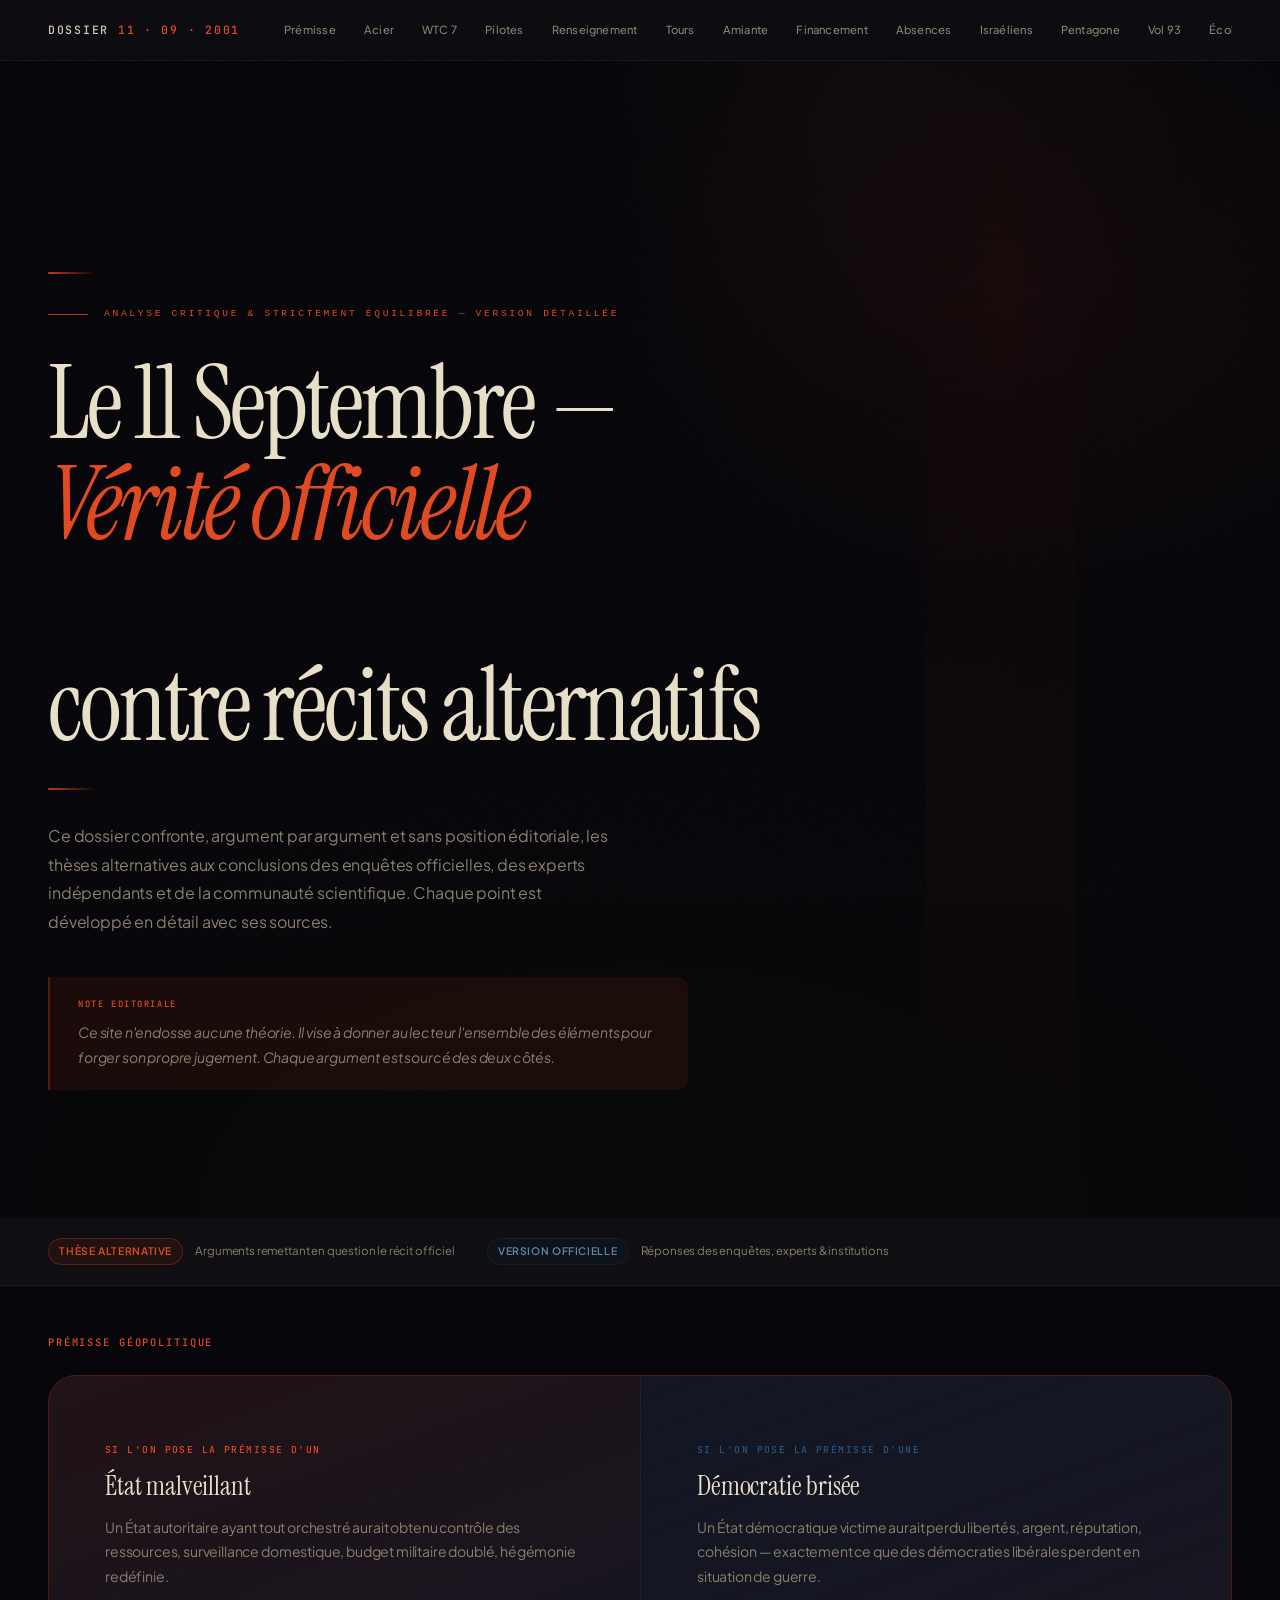
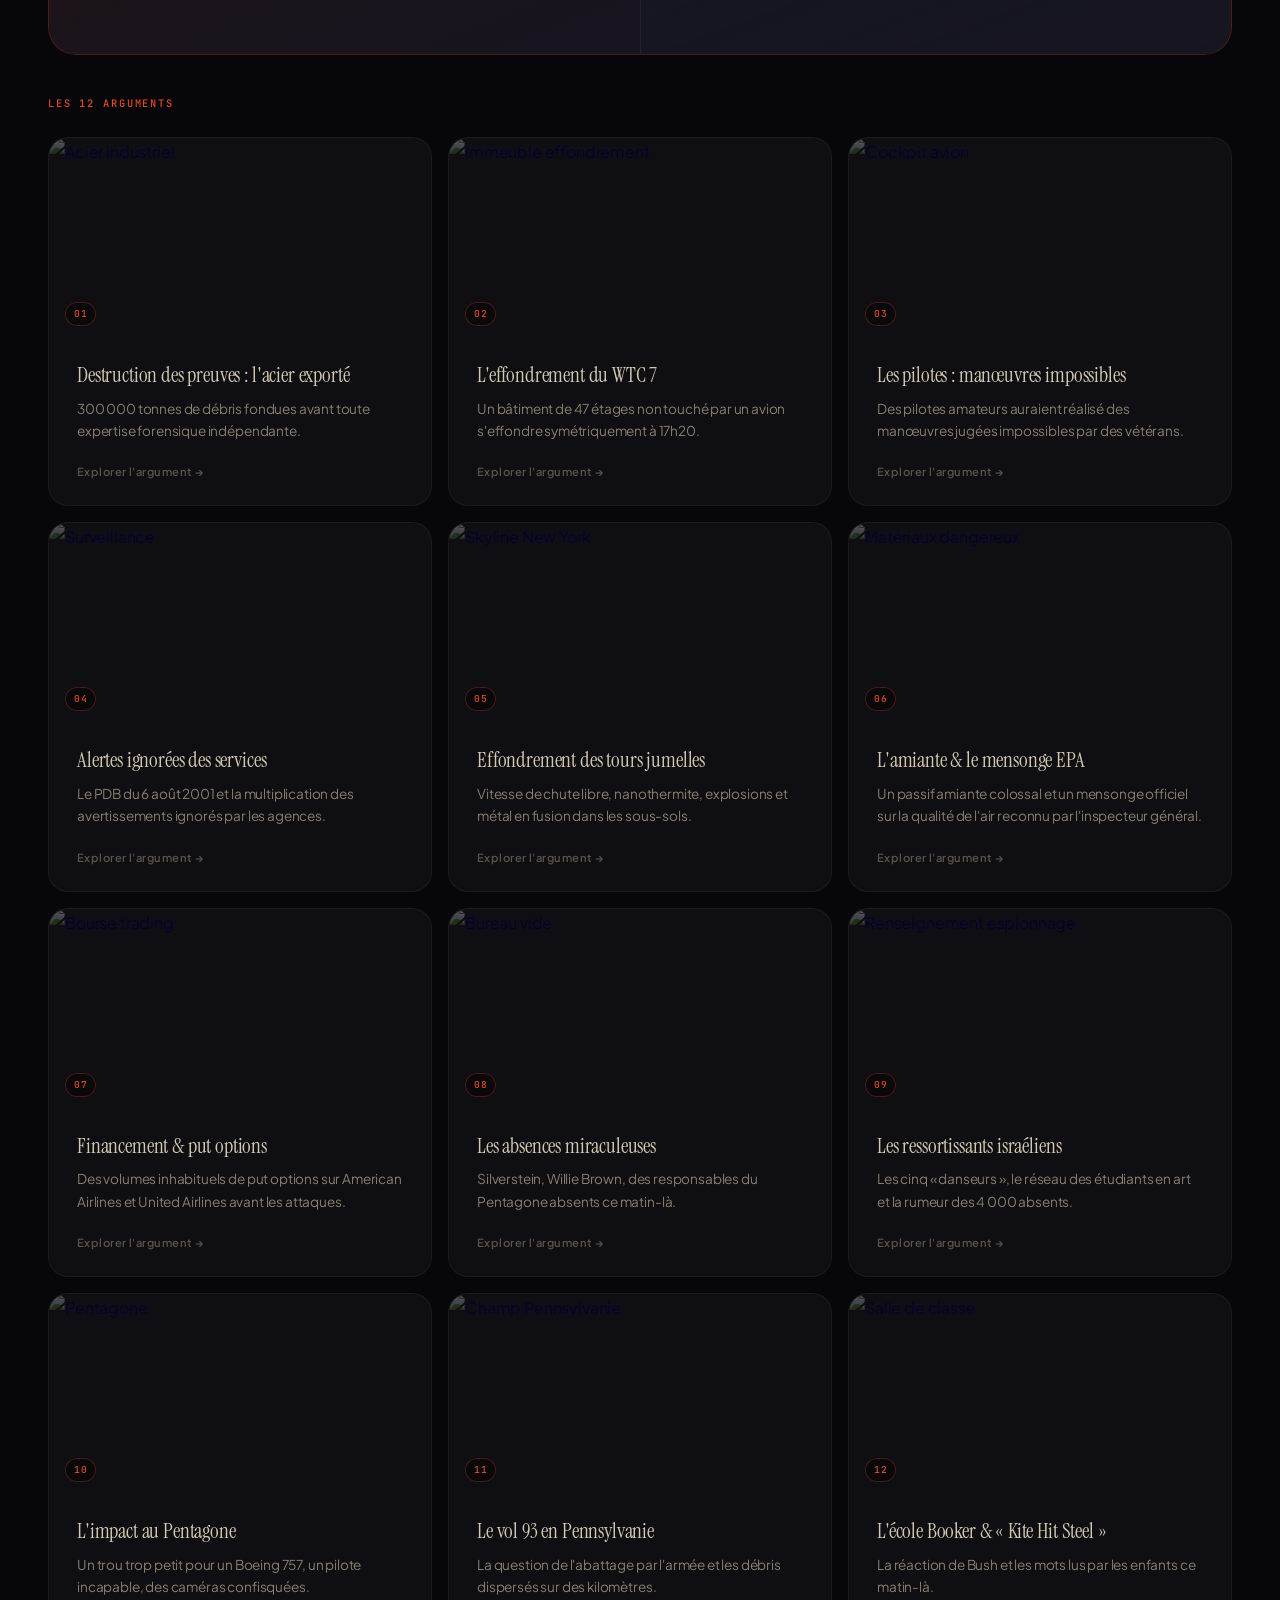
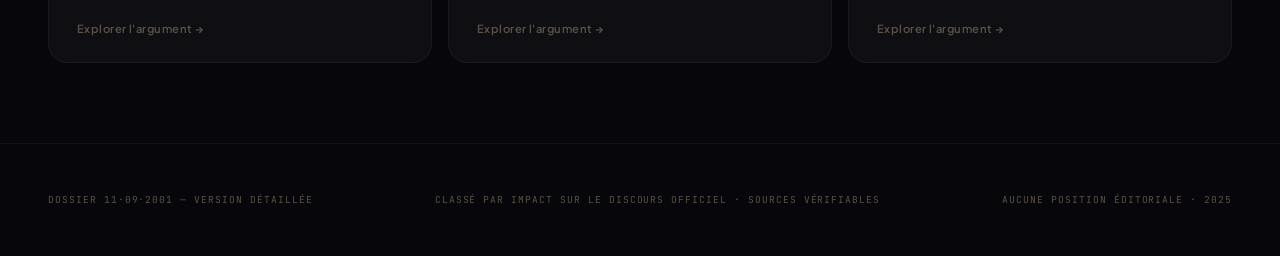
==== index.html/index.html @ d71d3d10 "Add files via upload" ====
<!DOCTYPE html>
<html lang="fr">
<head>
<meta charset="UTF-8">
<meta name="viewport" content="width=device-width, initial-scale=1.0">
<title>11 Septembre 2001 — Dossier Critique Complet</title>
<link rel="stylesheet" href="style.css">
</head>
<body>
<div class="progress-bar" id="progressBar"></div>

<header>
  <div class="header-inner">
    <a href="index.html" class="site-logo">Dossier <span>11 · 09 · 2001</span></a>
    <nav>
      <a href="premisse.html">Prémisse</a>
      <a href="acier.html">Acier</a>
      <a href="wtc7.html">WTC 7</a>
      <a href="pilotes.html">Pilotes</a>
      <a href="renseignement.html">Renseignement</a>
      <a href="tours.html">Tours</a>
      <a href="amiante.html">Amiante</a>
      <a href="financement.html">Financement</a>
      <a href="absences.html">Absences</a>
      <a href="israeliens.html">Israéliens</a>
      <a href="pentagon.html">Pentagone</a>
      <a href="vol93.html">Vol 93</a>
      <a href="ecole.html">École</a>
      <a href="sources.html">Sources</a>
    </nav>
  </div>
</header>

<div class="home-hero">
  <div class="home-hero-inner">
    <div class="hero-rule"></div>
    <div class="hero-eyebrow" style="font-family:'DM Mono',monospace;font-size:0.6rem;letter-spacing:0.28em;text-transform:uppercase;color:var(--ember-bright);margin-bottom:2rem;display:flex;align-items:center;gap:1rem;">
      <span style="display:block;width:40px;height:1px;background:var(--ember);"></span>
      Analyse critique &amp; strictement équilibrée — Version détaillée
    </div>
    <h1>Le 11 Septembre —<br><em>Vérité officielle</em><br>contre récits alternatifs</h1>
    <div class="hero-rule"></div>
    <p class="hero-sub">Ce dossier confronte, argument par argument et sans position éditoriale, les thèses alternatives aux conclusions des enquêtes officielles, des experts indépendants et de la communauté scientifique. Chaque point est développé en détail avec ses sources.</p>
    <div class="disclaimer">Ce site n'endosse aucune théorie. Il vise à donner au lecteur l'ensemble des éléments pour forger son propre jugement. Chaque argument est sourcé des deux côtés.</div>
  </div>
</div>

<div class="legend">
  <div class="legend-inner">
    <div class="legend-item"><span class="badge badge-alt">Thèse alternative</span> Arguments remettant en question le récit officiel</div>
    <div class="legend-item"><span class="badge badge-off">Version officielle</span> Réponses des enquêtes, experts &amp; institutions</div>
  </div>
</div>

<div class="toc-section">
  <div class="section-label">Prémisse géopolitique</div>

  <a href="premisse.html" class="premisse-card" style="margin-bottom:2.5rem;display:grid;">
    <div class="premisse-side premisse-side-dark">
      <div class="premisse-label">Si l'on pose la prémisse d'un</div>
      <div class="premisse-title">État malveillant</div>
      <div class="premisse-desc">Un État autoritaire ayant tout orchestré aurait obtenu contrôle des ressources, surveillance domestique, budget militaire doublé, hégémonie redéfinie.</div>
    </div>
    <div class="premisse-side premisse-side-blue">
      <div class="premisse-label">Si l'on pose la prémisse d'une</div>
      <div class="premisse-title">Démocratie brisée</div>
      <div class="premisse-desc">Un État démocratique victime aurait perdu libertés, argent, réputation, cohésion — exactement ce que des démocraties libérales perdent en situation de guerre.</div>
    </div>
  </a>

  <div class="section-label">Les 12 arguments</div>
  <div class="toc-grid">

    <a href="acier.html" class="toc-card fade-in">
      <div class="toc-card-img">
        <img src="https://images.unsplash.com/photo-1504328345606-18bbc8c9d7d1?w=600&q=80" alt="Acier industriel" loading="lazy">
        <span class="toc-num">01</span>
      </div>
      <div class="toc-card-body">
        <div class="toc-card-title">Destruction des preuves : l'acier exporté</div>
        <div class="toc-card-desc">300 000 tonnes de débris fondues avant toute expertise forensique indépendante.</div>
        <div class="toc-card-arrow">Explorer l'argument →</div>
      </div>
    </a>

    <a href="wtc7.html" class="toc-card fade-in">
      <div class="toc-card-img">
        <img src="https://images.unsplash.com/photo-1534430480872-3498386e7856?w=600&q=80" alt="Immeuble effondrement" loading="lazy">
        <span class="toc-num">02</span>
      </div>
      <div class="toc-card-body">
        <div class="toc-card-title">L'effondrement du WTC 7</div>
        <div class="toc-card-desc">Un bâtiment de 47 étages non touché par un avion s'effondre symétriquement à 17h20.</div>
        <div class="toc-card-arrow">Explorer l'argument →</div>
      </div>
    </a>

    <a href="pilotes.html" class="toc-card fade-in">
      <div class="toc-card-img">
        <img src="https://images.unsplash.com/photo-1540962351504-03099e0a754b?w=600&q=80" alt="Cockpit avion" loading="lazy">
        <span class="toc-num">03</span>
      </div>
      <div class="toc-card-body">
        <div class="toc-card-title">Les pilotes : manœuvres impossibles</div>
        <div class="toc-card-desc">Des pilotes amateurs auraient réalisé des manœuvres jugées impossibles par des vétérans.</div>
        <div class="toc-card-arrow">Explorer l'argument →</div>
      </div>
    </a>

    <a href="renseignement.html" class="toc-card fade-in">
      <div class="toc-card-img">
        <img src="https://images.unsplash.com/photo-1557597774-9d273605dfa9?w=600&q=80" alt="Surveillance" loading="lazy">
        <span class="toc-num">04</span>
      </div>
      <div class="toc-card-body">
        <div class="toc-card-title">Alertes ignorées des services</div>
        <div class="toc-card-desc">Le PDB du 6 août 2001 et la multiplication des avertissements ignorés par les agences.</div>
        <div class="toc-card-arrow">Explorer l'argument →</div>
      </div>
    </a>

    <a href="tours.html" class="toc-card fade-in">
      <div class="toc-card-img">
        <img src="https://images.unsplash.com/photo-1496588152823-86ff7695e68f?w=600&q=80" alt="Skyline New York" loading="lazy">
        <span class="toc-num">05</span>
      </div>
      <div class="toc-card-body">
        <div class="toc-card-title">Effondrement des tours jumelles</div>
        <div class="toc-card-desc">Vitesse de chute libre, nanothermite, explosions et métal en fusion dans les sous-sols.</div>
        <div class="toc-card-arrow">Explorer l'argument →</div>
      </div>
    </a>

    <a href="amiante.html" class="toc-card fade-in">
      <div class="toc-card-img">
        <img src="https://images.unsplash.com/photo-1611348586804-61bf6c080437?w=600&q=80" alt="Matériaux dangereux" loading="lazy">
        <span class="toc-num">06</span>
      </div>
      <div class="toc-card-body">
        <div class="toc-card-title">L'amiante &amp; le mensonge EPA</div>
        <div class="toc-card-desc">Un passif amiante colossal et un mensonge officiel sur la qualité de l'air reconnu par l'inspecteur général.</div>
        <div class="toc-card-arrow">Explorer l'argument →</div>
      </div>
    </a>

    <a href="financement.html" class="toc-card fade-in">
      <div class="toc-card-img">
        <img src="https://images.unsplash.com/photo-1611974789855-9c2a0a7236a3?w=600&q=80" alt="Bourse trading" loading="lazy">
        <span class="toc-num">07</span>
      </div>
      <div class="toc-card-body">
        <div class="toc-card-title">Financement &amp; put options</div>
        <div class="toc-card-desc">Des volumes inhabituels de put options sur American Airlines et United Airlines avant les attaques.</div>
        <div class="toc-card-arrow">Explorer l'argument →</div>
      </div>
    </a>

    <a href="absences.html" class="toc-card fade-in">
      <div class="toc-card-img">
        <img src="https://images.unsplash.com/photo-1497366216548-37526070297c?w=600&q=80" alt="Bureau vide" loading="lazy">
        <span class="toc-num">08</span>
      </div>
      <div class="toc-card-body">
        <div class="toc-card-title">Les absences miraculeuses</div>
        <div class="toc-card-desc">Silverstein, Willie Brown, des responsables du Pentagone absents ce matin-là.</div>
        <div class="toc-card-arrow">Explorer l'argument →</div>
      </div>
    </a>

    <a href="israeliens.html" class="toc-card fade-in">
      <div class="toc-card-img">
        <img src="https://images.unsplash.com/photo-1550751827-4bd374c3f58b?w=600&q=80" alt="Renseignement espionnage" loading="lazy">
        <span class="toc-num">09</span>
      </div>
      <div class="toc-card-body">
        <div class="toc-card-title">Les ressortissants israéliens</div>
        <div class="toc-card-desc">Les cinq « danseurs », le réseau des étudiants en art et la rumeur des 4 000 absents.</div>
        <div class="toc-card-arrow">Explorer l'argument →</div>
      </div>
    </a>

    <a href="pentagon.html" class="toc-card fade-in">
      <div class="toc-card-img">
        <img src="https://images.unsplash.com/photo-1501466044931-62695aada8e9?w=600&q=80" alt="Pentagone" loading="lazy">
        <span class="toc-num">10</span>
      </div>
      <div class="toc-card-body">
        <div class="toc-card-title">L'impact au Pentagone</div>
        <div class="toc-card-desc">Un trou trop petit pour un Boeing 757, un pilote incapable, des caméras confisquées.</div>
        <div class="toc-card-arrow">Explorer l'argument →</div>
      </div>
    </a>

    <a href="vol93.html" class="toc-card fade-in">
      <div class="toc-card-img">
        <img src="https://images.unsplash.com/photo-1500382017468-9049fed747ef?w=600&q=80" alt="Champ Pennsylvanie" loading="lazy">
        <span class="toc-num">11</span>
      </div>
      <div class="toc-card-body">
        <div class="toc-card-title">Le vol 93 en Pennsylvanie</div>
        <div class="toc-card-desc">La question de l'abattage par l'armée et les débris dispersés sur des kilomètres.</div>
        <div class="toc-card-arrow">Explorer l'argument →</div>
      </div>
    </a>

    <a href="ecole.html" class="toc-card fade-in">
      <div class="toc-card-img">
        <img src="https://images.unsplash.com/photo-1580582932707-520aed937b7b?w=600&q=80" alt="Salle de classe" loading="lazy">
        <span class="toc-num">12</span>
      </div>
      <div class="toc-card-body">
        <div class="toc-card-title">L'école Booker &amp; « Kite Hit Steel »</div>
        <div class="toc-card-desc">La réaction de Bush et les mots lus par les enfants ce matin-là.</div>
        <div class="toc-card-arrow">Explorer l'argument →</div>
      </div>
    </a>

  </div>
</div>

<footer>
  <div class="footer-inner">
    <p>Dossier 11·09·2001 — Version détaillée</p>
    <p>Classé par impact sur le discours officiel · Sources vérifiables</p>
    <p>Aucune position éditoriale · 2025</p>
  </div>
</footer>

<script>
// Progress bar
window.addEventListener('scroll', () => {
  const doc = document.documentElement;
  const pct = (doc.scrollTop || document.body.scrollTop) / (doc.scrollHeight - doc.clientHeight) * 100;
  document.getElementById('progressBar').style.width = pct + '%';
});

// Fade in observer
const observer = new IntersectionObserver((entries) => {
  entries.forEach((entry) => {
    if (entry.isIntersecting) {
      entry.target.classList.add('visible');
      observer.unobserve(entry.target);
    }
  });
}, { threshold: 0.1 });
document.querySelectorAll('.fade-in').forEach(el => observer.observe(el));
</script>
</body>
</html>
---- index.html/style.css ----
/* ══════════════════════════════════════════════
   DOSSIER 11·09 — MODERN REDESIGN 2025
   Fonts: Plus Jakarta Sans · Instrument Serif · JetBrains Mono
   ══════════════════════════════════════════════ */

@import url('https://fonts.googleapis.com/css2?family=Instrument+Serif:ital@0;1&family=JetBrains+Mono:wght@300;400;500;600&family=Plus+Jakarta+Sans:wght@300;400;500;600;700;800&display=swap');

:root {
  /* ── Palette — Warm tones ── */
  --void:          #07060a;
  --surface:       #0f0e12;
  --surface2:      #171520;
  --surface3:      #211e2a;
  --surface-glass:  rgba(15,14,18,0.75);

  --ember:         #c03a1a;
  --ember-bright:  #e04a22;
  --ember-pale:    rgba(192,58,26,0.10);
  --ember-border:  rgba(192,58,26,0.35);
  --ember-glow:    rgba(192,58,26,0.15);

  --steel:         #1a3350;
  --steel-bright:  #2a5480;
  --steel-pale:    rgba(26,51,80,0.12);
  --steel-border:  rgba(26,51,80,0.35);

  --text:          #e8dfc8;
  --text2:         #d4c9b0;
  --text3:         #8a7e6e;
  --text-muted:    #5a5248;

  --gold:          #c4943a;
  --gold-light:    #dba94a;

  --border:        rgba(255,255,255,0.05);
  --border2:       rgba(255,255,255,0.09);

  --radius:        12px;
  --radius-lg:     20px;
  --radius-xl:     28px;
  --radius-full:   9999px;

  --shadow-sm:     0 1px 2px rgba(0,0,0,0.5);
  --shadow:        0 4px 24px rgba(0,0,0,0.6);
  --shadow-lg:     0 12px 48px rgba(0,0,0,0.7);
  --shadow-glow:   0 0 60px rgba(192,58,26,0.1);

  --ease:          cubic-bezier(0.4, 0, 0.2, 1);
  --ease-spring:   cubic-bezier(0.34, 1.56, 0.64, 1);
  --ease-out:      cubic-bezier(0, 0, 0.2, 1);
}

* { margin:0; padding:0; box-sizing:border-box; }
html { scroll-behavior:smooth; -webkit-font-smoothing: antialiased; -moz-osx-font-smoothing: grayscale; }

body {
  background: var(--void);
  color: var(--text);
  font-family: 'Plus Jakarta Sans', -apple-system, BlinkMacSystemFont, 'Segoe UI', sans-serif;
  font-weight: 400;
  font-size: 16px;
  line-height: 1.7;
  overflow-x: hidden;
  letter-spacing: -0.01em;
}

/* ── Grain subtil ── */
body::before {
  content: '';
  position: fixed; inset: 0;
  background-image: url("data:image/svg+xml,%3Csvg xmlns='http://www.w3.org/2000/svg' width='300' height='300'%3E%3Cfilter id='n'%3E%3CfeTurbulence type='fractalNoise' baseFrequency='0.8' numOctaves='4' stitchTiles='stitch'/%3E%3C/filter%3E%3Crect width='300' height='300' filter='url(%23n)' opacity='0.03'/%3E%3C/svg%3E");
  pointer-events: none; z-index: 9999; opacity: 0.5;
  mix-blend-mode: overlay;
}

::selection {
  background: rgba(239,68,68,0.3);
  color: white;
}

/* ── Barre progression ── */
.progress-bar {
  position: fixed; top: 0; left: 0; height: 2px;
  background: linear-gradient(90deg, var(--ember), var(--gold), var(--ember-bright));
  z-index: 10000; width: 0%; transition: width 0.15s linear;
  box-shadow: 0 0 12px var(--ember-glow);
}

/* ══════════════════════════════════════════════
   HEADER — Glassmorphism
   ══════════════════════════════════════════════ */
header {
  background: var(--surface-glass);
  backdrop-filter: blur(20px) saturate(1.8);
  -webkit-backdrop-filter: blur(20px) saturate(1.8);
  position: sticky; top: 0; z-index: 100;
  border-bottom: 1px solid var(--border);
}
.header-inner {
  max-width: 1400px; margin: 0 auto;
  padding: 0 clamp(1.5rem,4vw,3rem);
  display: flex; align-items: center; justify-content: space-between;
  height: 60px; gap: 2rem;
}
.site-logo {
  font-family: 'JetBrains Mono', monospace;
  font-size: 0.72rem; font-weight: 500;
  color: var(--text2); letter-spacing: 0.15em;
  text-transform: uppercase; white-space: nowrap;
  text-decoration: none;
  transition: color 0.3s var(--ease);
}
.site-logo:hover { color: var(--text); }
.site-logo span { color: var(--ember-bright); }

nav { display: flex; overflow-x: auto; scrollbar-width: none; gap: 0.25rem; }
nav::-webkit-scrollbar { display: none; }
nav a {
  color: var(--text3); text-decoration: none;
  font-family: 'Plus Jakarta Sans', sans-serif;
  font-size: 0.7rem; font-weight: 500;
  letter-spacing: 0.02em;
  padding: 0.4rem 0.75rem;
  border-radius: var(--radius-full);
  transition: all 0.25s var(--ease);
  white-space: nowrap;
}
nav a:hover {
  color: var(--text);
  background: rgba(255,255,255,0.06);
}
nav a.active {
  color: white;
  background: var(--ember);
}

/* ══════════════════════════════════════════════
   PAGE HERO
   ══════════════════════════════════════════════ */
.page-hero {
  position: relative; overflow: hidden;
  min-height: 60vh;
  display: flex; align-items: flex-end;
  padding: clamp(4rem,8vw,8rem) clamp(1.5rem,4vw,3rem) clamp(3rem,5vw,4rem);
}
.page-hero-bg {
  position: absolute; inset: 0;
  background-size: cover;
  background-position: center;
  filter: brightness(0.25) contrast(1.15) saturate(0.6);
  transition: transform 12s var(--ease-out);
}
.page-hero:hover .page-hero-bg { transform: scale(1.04); }
.page-hero-overlay {
  position: absolute; inset: 0;
  background: linear-gradient(to top,
    var(--void) 0%,
    rgba(9,9,11,0.7) 35%,
    rgba(9,9,11,0.4) 70%,
    rgba(9,9,11,0.2) 100%
  );
}
.page-hero-content {
  position: relative; z-index: 2;
  max-width: 1400px; width: 100%; margin: 0 auto;
}
.page-hero .hero-eyebrow,
.hero-eyebrow {
  font-family: 'JetBrains Mono', monospace;
  font-size: 0.65rem; letter-spacing: 0.2em;
  text-transform: uppercase; color: var(--ember-bright);
  margin-bottom: 1.25rem;
  display: flex; align-items: center; gap: 1rem;
  font-weight: 400;
}
.page-hero .hero-eyebrow::before,
.hero-eyebrow span[style*="height:1px"] {
  content: ''; display: block;
  width: 32px; height: 1px;
  background: var(--ember);
}
.page-hero h1 {
  font-family: 'Instrument Serif', Georgia, serif;
  font-size: clamp(2.8rem,6.5vw,5.5rem);
  font-weight: 400; line-height: 1.05;
  letter-spacing: -0.025em; color: var(--text);
  max-width: 800px;
}
.page-hero h1 em {
  font-style: italic;
  color: var(--ember-bright); display: block;
  font-size: 0.6em; margin-top: 0.4em;
  font-family: 'Instrument Serif', serif;
}
.page-hero-num {
  font-family: 'Instrument Serif', serif;
  font-size: clamp(7rem,14vw,14rem);
  font-weight: 400; color: rgba(239,68,68,0.07);
  position: absolute; right: 2rem; top: 50%;
  transform: translateY(-50%); line-height: 1;
  pointer-events: none; user-select: none;
}

/* ══════════════════════════════════════════════
   MAIN CONTENT
   ══════════════════════════════════════════════ */
.page-content {
  max-width: 1400px; margin: 0 auto;
  padding: clamp(2.5rem,5vw,4rem) clamp(1.5rem,4vw,3rem);
}

/* ══ COLUMNS ══ */
.arg-grid {
  display: grid; grid-template-columns: 1fr 1fr;
  gap: 1px; margin: 2rem 0;
  border-radius: var(--radius-lg);
  overflow: hidden;
}
@media(max-width:780px) {
  .arg-grid { grid-template-columns: 1fr; }
}

.col {
  padding: 2.5rem 2.5rem;
  position: relative; overflow: hidden;
}
.col-alt {
  background: linear-gradient(160deg, rgba(239,68,68,0.06) 0%, var(--surface2) 50%);
  border-left: 3px solid var(--ember);
}
.col-alt::before {
  content: ''; position: absolute; top: 0; right: 0;
  width: 120px; height: 120px;
  background: radial-gradient(circle at top right, rgba(239,68,68,0.08) 0%, transparent 70%);
  pointer-events: none;
}
.col-alt::after {
  content: 'ALTERNATIF'; position: absolute; bottom: 1.5rem; right: 1rem;
  font-family: 'JetBrains Mono', monospace; font-size: 0.5rem; letter-spacing: 0.25em;
  color: rgba(239,68,68,0.08); text-transform: uppercase;
  transform: rotate(-90deg); transform-origin: right bottom;
  white-space: nowrap; pointer-events: none; user-select: none;
}
.col-off {
  background: linear-gradient(160deg, rgba(59,130,246,0.06) 0%, var(--surface2) 50%);
  border-left: 3px solid var(--steel-bright);
}
.col-off::before {
  content: ''; position: absolute; top: 0; right: 0;
  width: 120px; height: 120px;
  background: radial-gradient(circle at top right, rgba(59,130,246,0.08) 0%, transparent 70%);
  pointer-events: none;
}
.col-off::after {
  content: 'OFFICIEL'; position: absolute; bottom: 1.5rem; right: 1rem;
  font-family: 'JetBrains Mono', monospace; font-size: 0.5rem; letter-spacing: 0.25em;
  color: rgba(59,130,246,0.08); text-transform: uppercase;
  transform: rotate(-90deg); transform-origin: right bottom;
  white-space: nowrap; pointer-events: none; user-select: none;
}
.col-header {
  display: flex; align-items: center; gap: 0.75rem;
  margin-bottom: 1.5rem; padding-bottom: 1rem;
  border-bottom: 1px solid var(--border);
}
.col p {
  font-size: 0.95rem; line-height: 1.85;
  color: var(--text2); margin-bottom: 1rem;
  font-weight: 400;
}
.col p:last-of-type { margin-bottom: 0; }
.col em { font-style: italic; color: var(--text); font-family: 'Instrument Serif', serif; }
.col strong { font-weight: 600; color: white; }
.col ul { margin: 0.75rem 0 1rem 1.25rem; }
.col ul li {
  font-size: 0.95rem; line-height: 1.8;
  color: var(--text2); margin-bottom: 0.4rem;
}

/* ══ BADGES ══ */
.badge {
  display: inline-flex; align-items: center;
  padding: 0.35em 1em;
  font-family: 'Plus Jakarta Sans', sans-serif;
  font-size: 0.65rem; font-weight: 600;
  letter-spacing: 0.06em; text-transform: uppercase;
  border-radius: var(--radius-full);
}
.badge-alt {
  background: var(--ember-pale);
  color: var(--ember-bright);
  border: 1px solid var(--ember-border);
}
.badge-off {
  background: var(--steel-pale);
  color: #5888b0;
  border: 1px solid var(--steel-border);
}

/* ══ ARGUMENT CARDS (accordion) ══ */
.argument-card {
  border-bottom: 1px solid var(--border);
  padding: 2rem 0;
}
.arg-title-toggle {
  font-family: 'Instrument Serif', serif;
  font-size: clamp(1.2rem,2.2vw,1.6rem);
  font-weight: 400; cursor: pointer;
  display: flex; justify-content: space-between;
  align-items: center; gap: 1.5rem;
  padding: 0.5rem 0; line-height: 1.3;
  color: var(--text2); transition: color 0.3s var(--ease);
  border: none; background: none; width: 100%; text-align: left;
}
.arg-title-toggle:hover { color: var(--text); }
.toggle-btn {
  flex-shrink: 0; width: 36px; height: 36px;
  border: 1px solid var(--border2);
  background: var(--surface2);
  display: flex; align-items: center; justify-content: center;
  font-family: 'JetBrains Mono', monospace; font-size: 1.1rem;
  color: var(--text3); border-radius: var(--radius-full);
  transition: all 0.4s var(--ease-spring);
}
.arg-title-toggle:hover .toggle-btn {
  border-color: var(--ember-border);
  color: var(--ember-bright);
}
.arg-title-toggle.open .toggle-btn {
  background: var(--ember); color: white;
  border-color: var(--ember); transform: rotate(45deg);
  box-shadow: 0 0 20px var(--ember-glow);
}
.arg-body { display: none; margin-top: 1.5rem; }
.arg-body.visible { display: block; }

/* ══ CONTENT IMAGES ══ */
.content-image {
  width: 100%;
  border-radius: var(--radius-lg);
  overflow: hidden; margin: 2rem 0;
  position: relative;
  border: 1px solid var(--border);
}
.content-image img {
  width: 100%; height: 280px;
  object-fit: cover; display: block;
  filter: brightness(0.8) contrast(1.05) saturate(0.85);
  transition: all 0.8s var(--ease);
}
.content-image:hover img {
  transform: scale(1.04);
  filter: brightness(0.9) contrast(1.02) saturate(1);
}
.content-image figcaption {
  position: absolute; bottom: 0; left: 0; right: 0;
  padding: 1rem 1.5rem;
  background: linear-gradient(to top, rgba(9,9,11,0.92), transparent);
  font-family: 'JetBrains Mono', monospace;
  font-size: 0.6rem; letter-spacing: 0.08em;
  color: var(--text3); text-transform: uppercase;
}

.content-image-full {
  width: calc(100% + 4rem);
  margin-left: -2rem;
  height: 320px;
  overflow: hidden;
  position: relative;
  margin-bottom: 2.5rem;
  border-radius: 0;
}
.content-image-full img {
  width: 100%; height: 100%;
  object-fit: cover;
  filter: brightness(0.4) contrast(1.15) saturate(0.6);
}
.content-image-full::after {
  content: '';
  position: absolute; inset: 0;
  background: linear-gradient(to bottom, transparent 40%, var(--void));
}

/* ══ SOURCES ══ */
.sources {
  margin-top: 1.5rem; padding-top: 1rem;
  border-top: 1px solid var(--border);
}
.sources-label {
  font-family: 'JetBrains Mono', monospace;
  font-size: 0.55rem; letter-spacing: 0.2em;
  text-transform: uppercase; color: var(--text-muted); margin-bottom: 0.5rem;
}
.sources a {
  display: block; font-size: 0.75rem; color: var(--steel-bright);
  text-decoration: none; line-height: 1.7;
  font-family: 'JetBrains Mono', monospace;
  padding-left: 0.75rem; border-left: 2px solid var(--steel-border);
  margin-bottom: 0.25rem;
  transition: all 0.2s var(--ease);
  border-radius: 0 var(--radius) var(--radius) 0;
}
.sources a:hover {
  color: var(--ember-bright);
  border-left-color: var(--ember);
  background: var(--ember-pale);
  padding-left: 1rem;
}

/* ══ SECTION LABELS ══ */
.section-label {
  font-family: 'JetBrains Mono', monospace;
  font-size: 0.65rem; letter-spacing: 0.18em;
  text-transform: uppercase; color: var(--ember-bright);
  margin-bottom: 1.5rem;
  font-weight: 500;
}

/* ══ PAGE NAV (prev/next) ══ */
.page-nav {
  display: flex; justify-content: space-between; align-items: stretch;
  gap: 1rem; margin-top: 4rem;
  border-top: 1px solid var(--border);
  padding-top: 2.5rem;
}
.page-nav a {
  display: flex; flex-direction: column; gap: 0.4rem;
  text-decoration: none; padding: 1.5rem 2rem;
  border: 1px solid var(--border);
  background: var(--surface);
  border-radius: var(--radius-lg);
  transition: all 0.4s var(--ease);
  flex: 1; max-width: 48%;
}
.page-nav a:hover {
  border-color: var(--ember-border);
  background: var(--surface2);
  transform: translateY(-3px);
  box-shadow: var(--shadow), var(--shadow-glow);
}
.page-nav a .nav-label {
  font-family: 'JetBrains Mono', monospace;
  font-size: 0.55rem; letter-spacing: 0.15em;
  text-transform: uppercase; color: var(--text-muted);
  font-weight: 400;
}
.page-nav a .nav-title {
  font-family: 'Instrument Serif', serif;
  font-size: 1.2rem; font-weight: 400;
  color: var(--text2); line-height: 1.3;
}
.page-nav a:hover .nav-title { color: var(--ember-bright); }
.page-nav .next { text-align: right; margin-left: auto; }

/* ══════════════════════════════════════════════
   HOMEPAGE HERO
   ══════════════════════════════════════════════ */
.home-hero {
  position: relative; overflow: hidden;
  padding: clamp(7rem,14vw,12rem) clamp(1.5rem,4vw,3rem) clamp(5rem,10vw,8rem);
  background: var(--void);
}
.home-hero::before {
  content: '';
  position: absolute;
  right: clamp(2rem, 12vw, 14rem);
  bottom: 0; top: 0;
  width: clamp(100px, 16vw, 200px);
  background:
    linear-gradient(to top, #120806 0%, #1a0c08 30%, #120806 60%, transparent 100%) 0 0 / 46% 100% no-repeat,
    linear-gradient(to top, #120806 0%, #1a0c08 25%, #120806 55%, transparent 100%) 54% 0 / 46% 95% no-repeat;
  opacity: 0.5;
  pointer-events: none;
}
.home-hero::after {
  content: '';
  position: absolute; inset: 0;
  background:
    radial-gradient(ellipse 50% 40% at 80% 20%, rgba(239,68,68,0.05) 0%, transparent 70%),
    radial-gradient(ellipse 40% 50% at 70% 0%, rgba(100,60,20,0.08) 0%, transparent 60%),
    radial-gradient(ellipse 80% 50% at 50% 100%, rgba(9,9,11,0.85) 0%, transparent 100%);
  pointer-events: none;
}
.home-hero-inner {
  max-width: 1400px; margin: 0 auto;
  position: relative; z-index: 1;
}
.home-hero h1 {
  font-family: 'Instrument Serif', Georgia, serif;
  font-size: clamp(3.5rem,8vw,8rem);
  font-weight: 400; line-height: 0.98;
  letter-spacing: -0.03em; color: var(--text);
  max-width: 900px;
}
.home-hero h1 em {
  font-style: italic;
  color: var(--ember-bright); display: block;
  font-family: 'Instrument Serif', serif;
}
.hero-rule {
  width: 48px; height: 2px;
  background: linear-gradient(90deg, var(--ember), transparent);
  margin: 2rem 0;
  border-radius: 1px;
}
.hero-sub {
  max-width: 560px; color: var(--text3);
  font-size: 1rem; line-height: 1.8;
  font-weight: 400;
}
.disclaimer {
  margin-top: 2.5rem; padding: 1.25rem 1.75rem;
  border-left: 2px solid var(--ember-border);
  background: var(--ember-pale);
  border-radius: 0 var(--radius) var(--radius) 0;
  font-size: 0.88rem; color: var(--text3);
  max-width: 640px; font-style: italic; line-height: 1.75;
  position: relative;
}
.disclaimer::before {
  content: 'NOTE EDITORIALE'; display: block;
  font-family: 'JetBrains Mono', monospace;
  font-size: 0.55rem; letter-spacing: 0.18em;
  color: var(--ember-bright); margin-bottom: 0.5rem; font-style: normal;
  font-weight: 500;
}

/* ══════════════════════════════════════════════
   HOMEPAGE GRID — Bento style
   ══════════════════════════════════════════════ */
.toc-section {
  padding: 3rem clamp(1.5rem,4vw,3rem) 5rem;
  max-width: 1400px; margin: 0 auto;
}
.toc-grid {
  display: grid;
  grid-template-columns: repeat(auto-fill, minmax(350px, 1fr));
  gap: 1rem;
}
.toc-card {
  text-decoration: none;
  border: 1px solid var(--border);
  background: var(--surface);
  overflow: hidden;
  transition: all 0.5s var(--ease);
  display: flex; flex-direction: column;
  border-radius: var(--radius-lg);
}
.toc-card:hover {
  border-color: var(--ember-border);
  transform: translateY(-6px);
  box-shadow: var(--shadow-lg), var(--shadow-glow);
}
.toc-card-img {
  height: 200px; overflow: hidden;
  position: relative;
}
.toc-card-img img {
  width: 100%; height: 100%;
  object-fit: cover;
  filter: brightness(0.35) contrast(1.1) saturate(0.6);
  transition: all 0.8s var(--ease);
}
.toc-card:hover .toc-card-img img {
  filter: brightness(0.5) contrast(1.05) saturate(0.85);
  transform: scale(1.08);
}
.toc-card-img .toc-num {
  position: absolute; bottom: 0.75rem; left: 1rem;
  font-family: 'JetBrains Mono', monospace;
  font-size: 0.6rem; color: var(--ember-bright);
  letter-spacing: 0.1em; font-weight: 500;
  background: rgba(9,9,11,0.85);
  backdrop-filter: blur(8px);
  padding: 0.3em 0.8em;
  border-radius: var(--radius-full);
  border: 1px solid var(--ember-border);
}
.toc-card-body {
  padding: 1.5rem 1.75rem;
  flex: 1; display: flex; flex-direction: column;
}
.toc-card-title {
  font-family: 'Instrument Serif', serif;
  font-size: 1.3rem; font-weight: 400;
  color: var(--text2); line-height: 1.25;
  margin-bottom: 0.6rem;
  transition: color 0.3s var(--ease);
}
.toc-card:hover .toc-card-title { color: var(--text); }
.toc-card-desc {
  font-size: 0.85rem; color: var(--text3);
  line-height: 1.65; flex: 1;
}
.toc-card-arrow {
  margin-top: 1.25rem;
  font-family: 'Plus Jakarta Sans', sans-serif;
  font-size: 0.7rem; font-weight: 600;
  letter-spacing: 0.04em;
  color: var(--text-muted);
  transition: all 0.3s var(--ease);
  display: flex; align-items: center; gap: 0.5rem;
}
.toc-card:hover .toc-card-arrow {
  color: var(--ember-bright);
  gap: 0.75rem;
}

/* ══ PREMISSE CARD (homepage) ══ */
.premisse-card {
  grid-column: 1 / -1;
  border: 1px solid var(--ember-border);
  background: var(--surface);
  text-decoration: none;
  display: grid; grid-template-columns: 1fr 1fr;
  overflow: hidden;
  transition: all 0.5s var(--ease);
  min-height: 280px;
  border-radius: var(--radius-xl);
}
@media(max-width:780px) { .premisse-card { grid-template-columns: 1fr; } }
.premisse-card:hover {
  border-color: var(--ember);
  box-shadow: var(--shadow-lg), 0 0 80px rgba(239,68,68,0.1);
  transform: translateY(-6px);
}
.premisse-side {
  padding: 3rem 3.5rem;
  display: flex; flex-direction: column; justify-content: center;
  position: relative; overflow: hidden;
}
.premisse-side-dark {
  background: linear-gradient(160deg, rgba(239,68,68,0.08), var(--surface2));
}
.premisse-side-blue {
  background: linear-gradient(160deg, rgba(59,130,246,0.08), var(--surface2));
  border-left: 1px solid var(--border);
}
.premisse-label {
  font-family: 'JetBrains Mono', monospace;
  font-size: 0.6rem; letter-spacing: 0.15em;
  text-transform: uppercase; margin-bottom: 0.75rem;
  font-weight: 500;
}
.premisse-side-dark .premisse-label { color: var(--ember-bright); }
.premisse-side-blue .premisse-label { color: var(--steel-bright); }
.premisse-title {
  font-family: 'Instrument Serif', serif;
  font-size: 1.7rem; font-weight: 400;
  color: var(--text); line-height: 1.2;
  margin-bottom: 0.75rem;
}
.premisse-desc {
  font-size: 0.88rem; color: var(--text3); line-height: 1.75;
}

/* ══ LEGEND ══ */
.legend {
  background: var(--surface);
  border-bottom: 1px solid var(--border);
  padding: 1.25rem clamp(1.5rem,4vw,3rem);
}
.legend-inner {
  max-width: 1400px; margin: 0 auto;
  display: flex; gap: 2rem; flex-wrap: wrap; align-items: center;
}
.legend-item {
  display: flex; align-items: center; gap: 0.75rem;
  font-family: 'Plus Jakarta Sans', sans-serif;
  font-size: 0.72rem;
  color: var(--text3);
}

/* ══════════════════════════════════════════════
   FOOTER
   ══════════════════════════════════════════════ */
footer {
  background: var(--void);
  padding: 3rem clamp(1.5rem,4vw,3rem);
  border-top: 1px solid var(--border);
}
.footer-inner {
  max-width: 1400px; margin: 0 auto;
  display: flex; justify-content: space-between;
  align-items: center; flex-wrap: wrap; gap: 1rem;
}
footer p {
  font-family: 'JetBrains Mono', monospace;
  font-size: 0.6rem; letter-spacing: 0.1em;
  color: var(--text-muted); text-transform: uppercase;
}

/* ══════════════════════════════════════════════
   ANIMATIONS
   ══════════════════════════════════════════════ */
.fade-in {
  opacity: 0; transform: translateY(24px);
  transition: opacity 0.7s var(--ease), transform 0.7s var(--ease);
}
.fade-in.visible {
  opacity: 1; transform: translateY(0);
}

/* Stagger delay for grid items */
.toc-card:nth-child(1) { transition-delay: 0s; }
.toc-card:nth-child(2) { transition-delay: 0.05s; }
.toc-card:nth-child(3) { transition-delay: 0.1s; }
.toc-card:nth-child(4) { transition-delay: 0.15s; }
.toc-card:nth-child(5) { transition-delay: 0.2s; }
.toc-card:nth-child(6) { transition-delay: 0.25s; }
.toc-card:nth-child(7) { transition-delay: 0.3s; }
.toc-card:nth-child(8) { transition-delay: 0.35s; }
.toc-card:nth-child(9) { transition-delay: 0.4s; }
.toc-card:nth-child(10) { transition-delay: 0.45s; }
.toc-card:nth-child(11) { transition-delay: 0.5s; }
.toc-card:nth-child(12) { transition-delay: 0.55s; }

/* ══════════════════════════════════════════════
   PREMISSE PAGE
   ══════════════════════════════════════════════ */
.premisse-hero {
  min-height: 100vh;
  display: flex;
  position: relative;
}
.premisse-panel {
  flex: 1;
  position: relative;
  overflow: hidden;
  cursor: pointer;
  transition: flex 0.9s var(--ease);
  display: flex;
  align-items: center;
  justify-content: center;
  min-height: 100vh;
}
.premisse-panel:hover { flex: 2; }
.premisse-panel-bg {
  position: absolute; inset: 0;
  background-size: cover;
  background-position: center;
  transition: transform 1.5s var(--ease), filter 1s var(--ease);
}
.premisse-panel:hover .premisse-panel-bg {
  transform: scale(1.1);
}
.premisse-panel-overlay {
  position: absolute; inset: 0;
  transition: all 0.8s var(--ease);
}
.panel-mordor .premisse-panel-overlay {
  background: linear-gradient(160deg, rgba(120,20,0,0.7), rgba(9,9,11,0.88));
}
.panel-mordor:hover .premisse-panel-overlay {
  background: linear-gradient(160deg, rgba(120,20,0,0.45), rgba(9,9,11,0.65));
}
.panel-democracy .premisse-panel-overlay {
  background: linear-gradient(160deg, rgba(20,40,100,0.7), rgba(9,9,11,0.88));
}
.panel-democracy:hover .premisse-panel-overlay {
  background: linear-gradient(160deg, rgba(20,40,100,0.45), rgba(9,9,11,0.65));
}
.premisse-panel-content {
  position: relative; z-index: 2;
  padding: 3rem;
  max-width: 550px;
  text-align: center;
}
.premisse-panel-icon {
  font-size: 2.5rem;
  margin-bottom: 1.5rem;
  opacity: 0.75;
  filter: grayscale(0.2);
}
.premisse-panel-title {
  font-family: 'Instrument Serif', serif;
  font-size: clamp(2rem,3.5vw,3.5rem);
  font-weight: 400;
  color: var(--text);
  line-height: 1.1;
  margin-bottom: 1rem;
}
.premisse-panel-subtitle {
  font-family: 'JetBrains Mono', monospace;
  font-size: 0.6rem;
  letter-spacing: 0.2em;
  text-transform: uppercase;
  margin-bottom: 1.5rem;
  font-weight: 500;
}
.panel-mordor .premisse-panel-subtitle { color: var(--ember-bright); }
.panel-democracy .premisse-panel-subtitle { color: var(--steel-bright); }
.premisse-panel-desc {
  font-size: 0.95rem;
  color: var(--text2);
  line-height: 1.8;
  opacity: 0;
  transform: translateY(12px);
  transition: all 0.6s var(--ease) 0.15s;
}
.premisse-panel:hover .premisse-panel-desc {
  opacity: 1;
  transform: translateY(0);
}
.premisse-divider {
  position: absolute;
  left: 50%; top: 0; bottom: 0;
  width: 1px; z-index: 10;
  background: linear-gradient(to bottom, transparent, var(--ember), var(--gold-light), var(--ember), transparent);
  transform: translateX(-50%);
  pointer-events: none;
}
.premisse-divider-label {
  position: absolute;
  left: 50%; top: 50%;
  transform: translate(-50%, -50%);
  z-index: 11;
  background: var(--void);
  border: 1px solid var(--ember-border);
  padding: 0.6rem 1.25rem;
  font-family: 'Plus Jakarta Sans', sans-serif;
  font-size: 0.7rem; font-weight: 700;
  letter-spacing: 0.15em;
  text-transform: uppercase;
  color: var(--ember-bright);
  white-space: nowrap;
  pointer-events: none;
  border-radius: var(--radius-full);
  box-shadow: 0 0 40px rgba(239,68,68,0.15);
}

/* ══ PREMISSE DETAILS ══ */
.premisse-details {
  max-width: 1400px; margin: 0 auto;
  padding: clamp(3rem,6vw,5rem) clamp(1.5rem,4vw,3rem);
}
.premisse-block {
  margin-bottom: 4rem;
  padding-bottom: 4rem;
  border-bottom: 1px solid var(--border);
}
.premisse-block:last-child { border-bottom: none; }
.premisse-block-header {
  display: flex; align-items: center; gap: 1.5rem;
  margin-bottom: 2rem;
}
.premisse-block-icon {
  width: 48px; height: 48px;
  border-radius: var(--radius);
  display: flex; align-items: center; justify-content: center;
  font-size: 1.5rem; flex-shrink: 0;
}
.icon-ember { background: var(--ember-pale); border: 1px solid var(--ember-border); }
.icon-steel { background: var(--steel-pale); border: 1px solid var(--steel-border); }

/* ══════════════════════════════════════════════
   RESPONSIVE
   ══════════════════════════════════════════════ */
@media(max-width:780px) {
  nav { display: none; }
  .page-hero-num { display: none; }
  .premisse-hero { flex-direction: column; }
  .premisse-panel { min-height: 50vh; }
  .premisse-divider {
    left: 0; right: 0; top: 50%;
    width: 100%; height: 1px;
    background: linear-gradient(to right, transparent, var(--ember), var(--gold-light), var(--ember), transparent);
    transform: translateY(-50%);
  }
  .premisse-divider-label { top: 50%; }
  .page-nav { flex-direction: column; }
  .page-nav a { max-width: 100%; }
  .premisse-card { grid-template-columns: 1fr; }
  .toc-grid { grid-template-columns: 1fr; }
  .col { padding: 1.75rem 1.5rem; }
  body { font-size: 15px; }
}

@media(max-width:480px) {
  .home-hero h1 { font-size: 2.8rem; }
  .page-hero h1 { font-size: 2.2rem; }
  .premisse-panel-title { font-size: 1.8rem; }
}

/* ══ Smooth scrollbar (Webkit) ══ */
::-webkit-scrollbar { width: 6px; }
::-webkit-scrollbar-track { background: var(--void); }
::-webkit-scrollbar-thumb {
  background: var(--surface3);
  border-radius: 3px;
}
::-webkit-scrollbar-thumb:hover { background: var(--text-muted); }
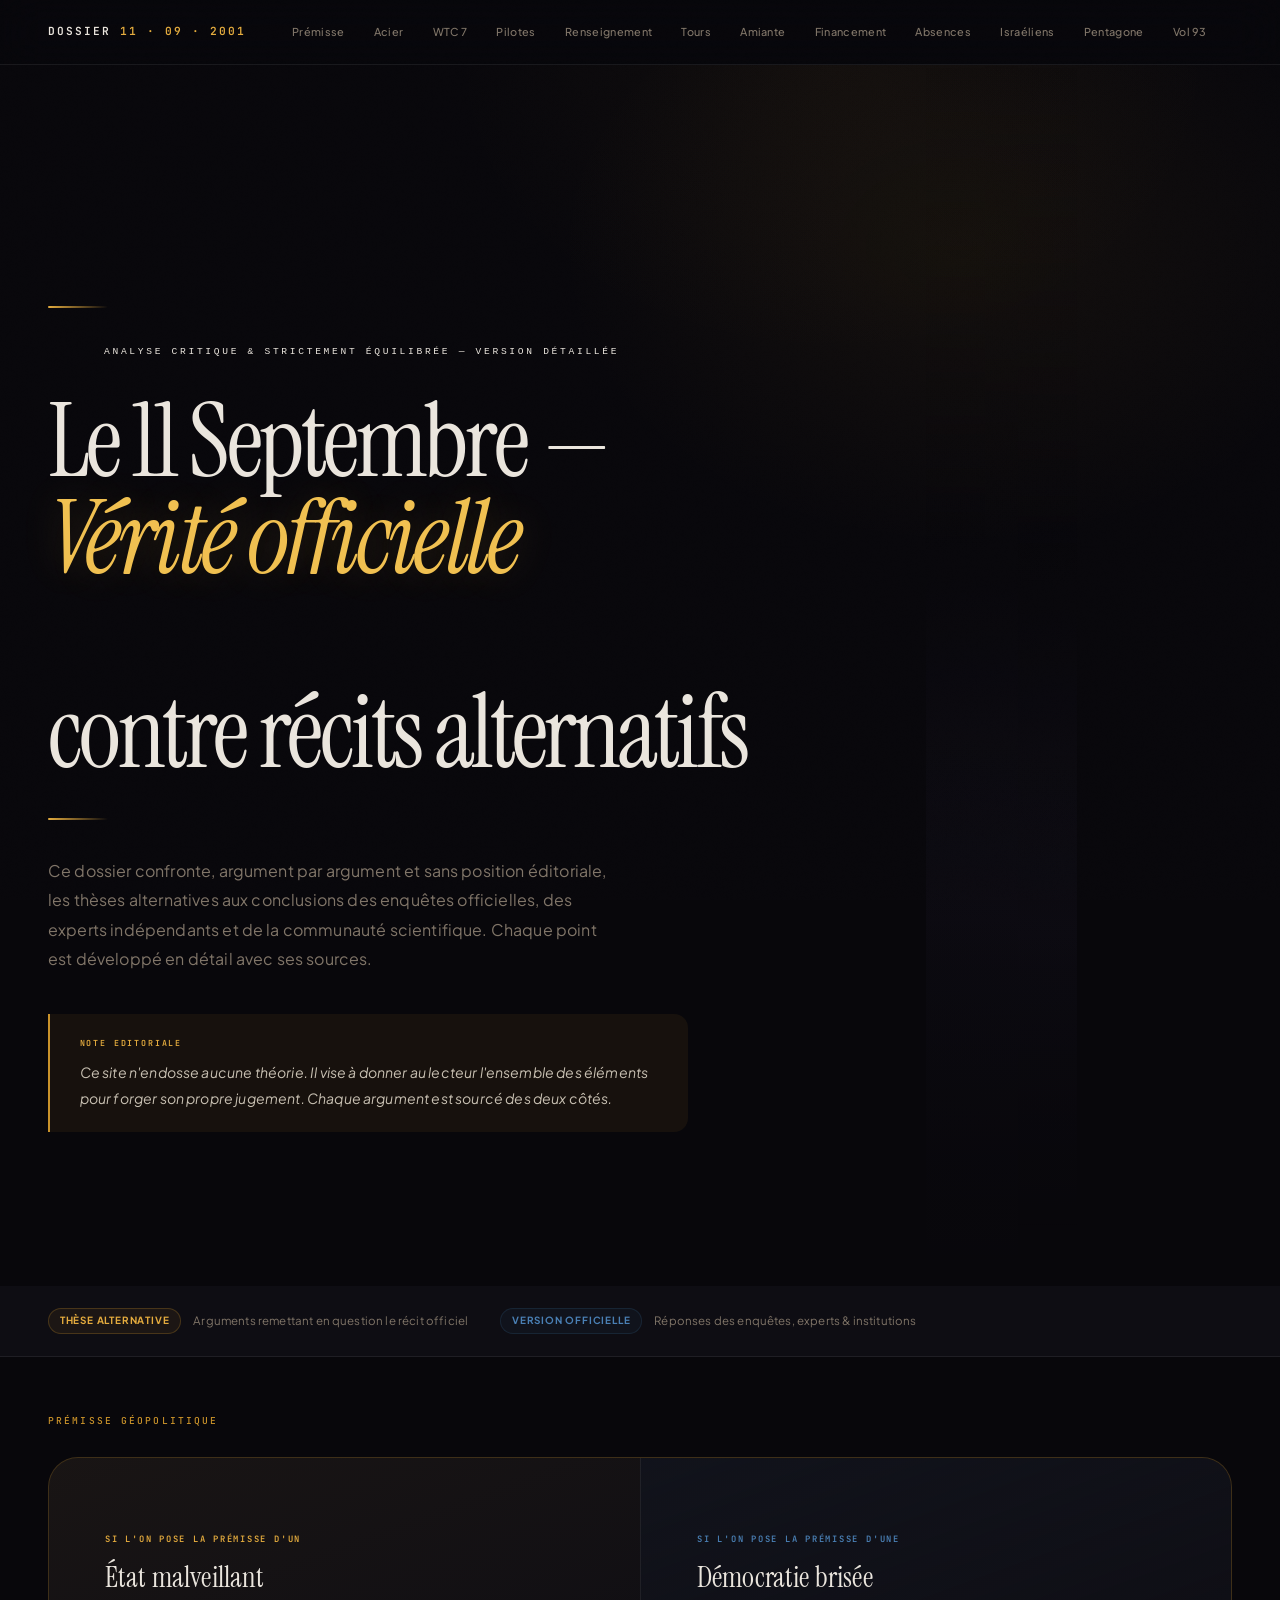
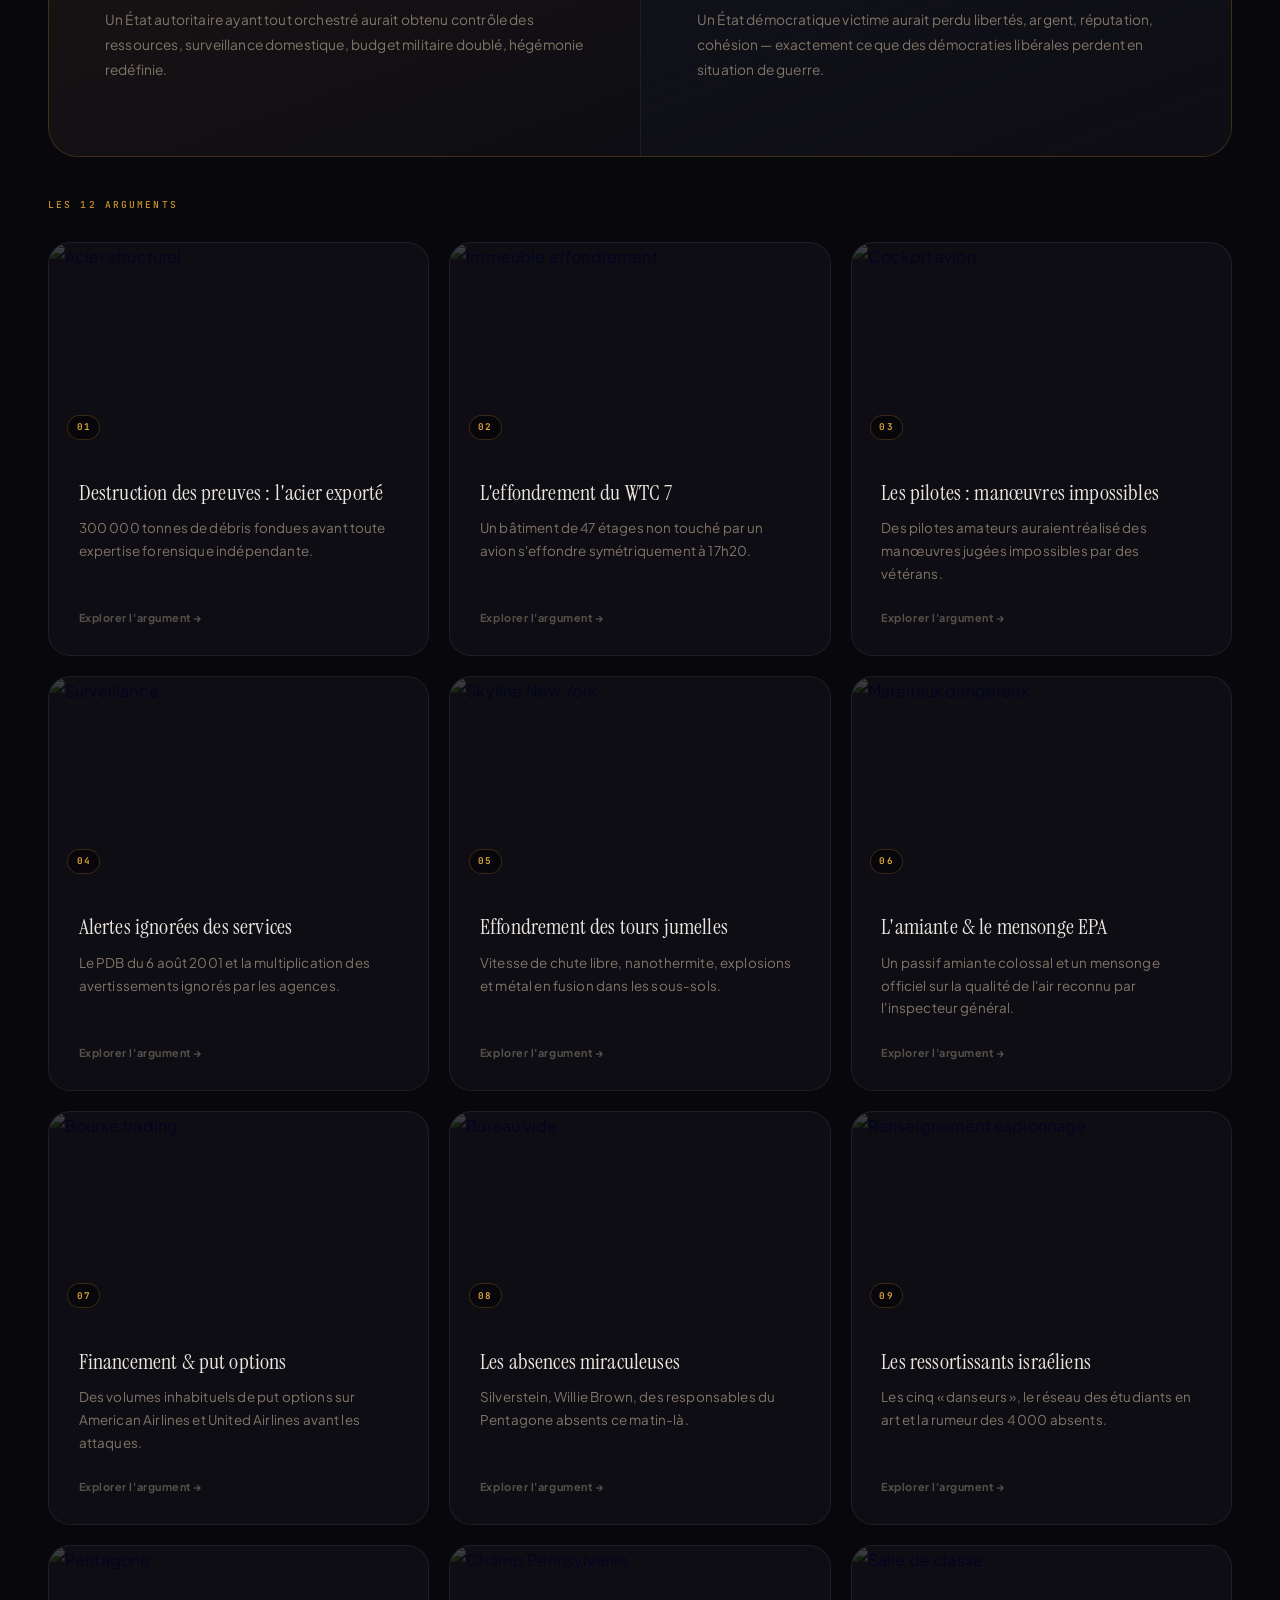
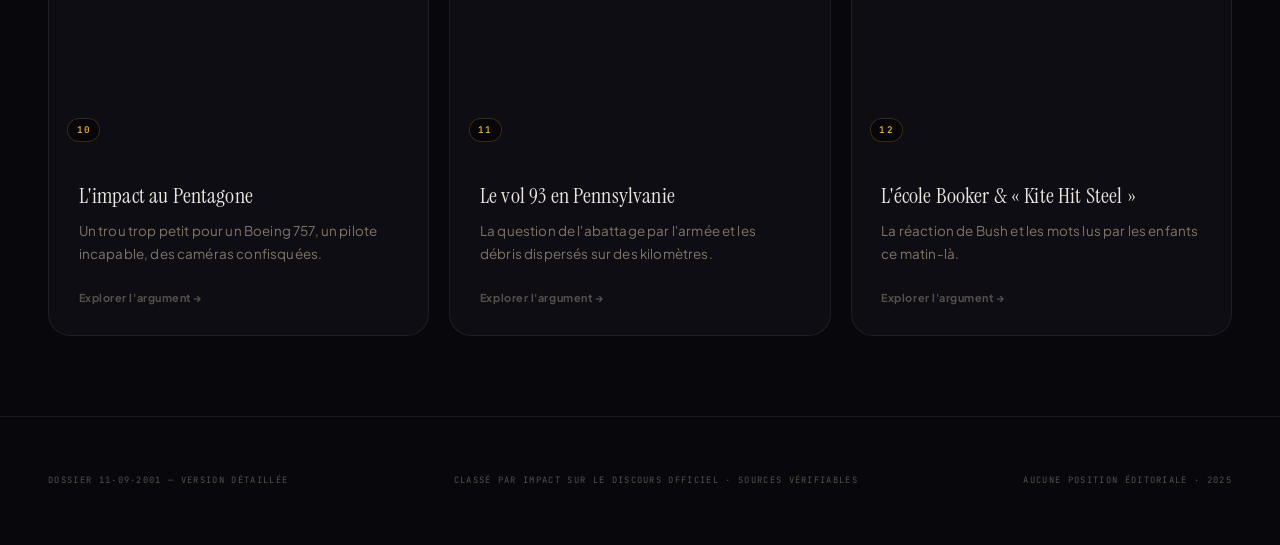
==== commit 9d7e8f3f: "Add files via upload" ====
--- a/index.html/index.html
+++ b/index.html/index.html
@@ -73,7 +73,7 @@
 
     <a href="acier.html" class="toc-card fade-in">
       <div class="toc-card-img">
-        <img src="https://images.unsplash.com/photo-1504328345606-18bbc8c9d7d1?w=600&q=80" alt="Acier industriel" loading="lazy">
+        <img src="https://images.unsplash.com/photo-1558618666-fcd25c85f82e?w=600&q=80" alt="Acier structurel" loading="lazy">
         <span class="toc-num">01</span>
       </div>
       <div class="toc-card-body">
--- a/index.html/style.css
+++ b/index.html/style.css
@@ -1,49 +1,50 @@
 /* ══════════════════════════════════════════════
-   DOSSIER 11·09 — MODERN REDESIGN 2025
-   Fonts: Plus Jakarta Sans · Instrument Serif · JetBrains Mono
+   DOSSIER 11·09 — ULTIMATE DARK EDITION
+   Premium dark with warm gold accents
    ══════════════════════════════════════════════ */
 
 @import url('https://fonts.googleapis.com/css2?family=Instrument+Serif:ital@0;1&family=JetBrains+Mono:wght@300;400;500;600&family=Plus+Jakarta+Sans:wght@300;400;500;600;700;800&display=swap');
 
 :root {
-  /* ── Palette — Warm tones ── */
-  --void:          #07060a;
-  --surface:       #0f0e12;
-  --surface2:      #171520;
-  --surface3:      #211e2a;
-  --surface-glass:  rgba(15,14,18,0.75);
-
-  --ember:         #c03a1a;
-  --ember-bright:  #e04a22;
-  --ember-pale:    rgba(192,58,26,0.10);
-  --ember-border:  rgba(192,58,26,0.35);
-  --ember-glow:    rgba(192,58,26,0.15);
-
-  --steel:         #1a3350;
-  --steel-bright:  #2a5480;
-  --steel-pale:    rgba(26,51,80,0.12);
-  --steel-border:  rgba(26,51,80,0.35);
-
-  --text:          #e8dfc8;
-  --text2:         #d4c9b0;
-  --text3:         #8a7e6e;
-  --text-muted:    #5a5248;
-
-  --gold:          #c4943a;
-  --gold-light:    #dba94a;
-
-  --border:        rgba(255,255,255,0.05);
-  --border2:       rgba(255,255,255,0.09);
-
-  --radius:        12px;
-  --radius-lg:     20px;
-  --radius-xl:     28px;
+  --void:          #08070b;
+  --surface:       #0e0d13;
+  --surface2:      #15131c;
+  --surface3:      #1d1a26;
+  --surface-glass:  rgba(12,11,16,0.80);
+
+  --amber:         #c9922a;
+  --amber-bright:  #e5ac3e;
+  --amber-hot:     #f0c050;
+  --amber-pale:    rgba(201,146,42,0.08);
+  --amber-border:  rgba(201,146,42,0.25);
+  --amber-glow:    rgba(201,146,42,0.12);
+
+  --blue:          #2a4d6e;
+  --blue-bright:   #4a80b5;
+  --blue-pale:     rgba(42,77,110,0.10);
+  --blue-border:   rgba(42,77,110,0.30);
+
+  --text:          #eae5dd;
+  --text2:         #c8c0b2;
+  --text3:         #807568;
+  --text-muted:    #55504a;
+
+  --gold:          #c9922a;
+  --gold-light:    #e5ac3e;
+
+  --border:        rgba(255,255,255,0.04);
+  --border2:       rgba(255,255,255,0.07);
+  --border3:       rgba(255,255,255,0.10);
+
+  --radius:        14px;
+  --radius-lg:     22px;
+  --radius-xl:     30px;
   --radius-full:   9999px;
 
-  --shadow-sm:     0 1px 2px rgba(0,0,0,0.5);
-  --shadow:        0 4px 24px rgba(0,0,0,0.6);
-  --shadow-lg:     0 12px 48px rgba(0,0,0,0.7);
-  --shadow-glow:   0 0 60px rgba(192,58,26,0.1);
+  --shadow-sm:     0 1px 3px rgba(0,0,0,0.4);
+  --shadow:        0 8px 32px rgba(0,0,0,0.5);
+  --shadow-lg:     0 20px 60px rgba(0,0,0,0.6);
+  --shadow-glow:   0 0 80px rgba(201,146,42,0.06);
 
   --ease:          cubic-bezier(0.4, 0, 0.2, 1);
   --ease-spring:   cubic-bezier(0.34, 1.56, 0.64, 1);
@@ -59,9 +60,9 @@
   font-family: 'Plus Jakarta Sans', -apple-system, BlinkMacSystemFont, 'Segoe UI', sans-serif;
   font-weight: 400;
   font-size: 16px;
-  line-height: 1.7;
+  line-height: 1.75;
   overflow-x: hidden;
-  letter-spacing: -0.01em;
+  letter-spacing: 0.01em;
 }
 
 /* ── Grain subtil ── */
@@ -69,69 +70,71 @@
   content: '';
   position: fixed; inset: 0;
   background-image: url("data:image/svg+xml,%3Csvg xmlns='http://www.w3.org/2000/svg' width='300' height='300'%3E%3Cfilter id='n'%3E%3CfeTurbulence type='fractalNoise' baseFrequency='0.8' numOctaves='4' stitchTiles='stitch'/%3E%3C/filter%3E%3Crect width='300' height='300' filter='url(%23n)' opacity='0.03'/%3E%3C/svg%3E");
-  pointer-events: none; z-index: 9999; opacity: 0.5;
+  pointer-events: none; z-index: 9999; opacity: 0.35;
   mix-blend-mode: overlay;
 }
 
 ::selection {
-  background: rgba(239,68,68,0.3);
+  background: rgba(229,172,62,0.35);
   color: white;
 }
 
 /* ── Barre progression ── */
 .progress-bar {
   position: fixed; top: 0; left: 0; height: 2px;
-  background: linear-gradient(90deg, var(--ember), var(--gold), var(--ember-bright));
+  background: linear-gradient(90deg, var(--amber), var(--amber-hot), var(--amber));
   z-index: 10000; width: 0%; transition: width 0.15s linear;
-  box-shadow: 0 0 12px var(--ember-glow);
+  box-shadow: 0 0 20px rgba(229,172,62,0.4);
 }
 
 /* ══════════════════════════════════════════════
-   HEADER — Glassmorphism
+   HEADER
    ══════════════════════════════════════════════ */
 header {
-  background: var(--surface-glass);
-  backdrop-filter: blur(20px) saturate(1.8);
-  -webkit-backdrop-filter: blur(20px) saturate(1.8);
+  background: rgba(8,7,11,0.6);
+  backdrop-filter: blur(24px) saturate(1.6);
+  -webkit-backdrop-filter: blur(24px) saturate(1.6);
   position: sticky; top: 0; z-index: 100;
-  border-bottom: 1px solid var(--border);
+  border-bottom: 1px solid var(--border2);
 }
 .header-inner {
   max-width: 1400px; margin: 0 auto;
   padding: 0 clamp(1.5rem,4vw,3rem);
   display: flex; align-items: center; justify-content: space-between;
-  height: 60px; gap: 2rem;
+  height: 64px; gap: 2rem;
 }
 .site-logo {
   font-family: 'JetBrains Mono', monospace;
-  font-size: 0.72rem; font-weight: 500;
-  color: var(--text2); letter-spacing: 0.15em;
+  font-size: 0.7rem; font-weight: 600;
+  color: var(--text); letter-spacing: 0.18em;
   text-transform: uppercase; white-space: nowrap;
   text-decoration: none;
   transition: color 0.3s var(--ease);
 }
-.site-logo:hover { color: var(--text); }
-.site-logo span { color: var(--ember-bright); }
-
-nav { display: flex; overflow-x: auto; scrollbar-width: none; gap: 0.25rem; }
+.site-logo:hover { color: var(--amber-bright); }
+.site-logo span { color: var(--amber-bright); }
+
+nav { display: flex; overflow-x: auto; scrollbar-width: none; gap: 2px; }
 nav::-webkit-scrollbar { display: none; }
 nav a {
   color: var(--text3); text-decoration: none;
   font-family: 'Plus Jakarta Sans', sans-serif;
-  font-size: 0.7rem; font-weight: 500;
-  letter-spacing: 0.02em;
-  padding: 0.4rem 0.75rem;
+  font-size: 0.68rem; font-weight: 500;
+  letter-spacing: 0.03em;
+  padding: 0.45rem 0.85rem;
   border-radius: var(--radius-full);
-  transition: all 0.25s var(--ease);
+  transition: all 0.3s var(--ease);
   white-space: nowrap;
 }
 nav a:hover {
   color: var(--text);
-  background: rgba(255,255,255,0.06);
+  background: rgba(255,255,255,0.05);
 }
 nav a.active {
-  color: white;
-  background: var(--ember);
+  color: #08070b;
+  background: linear-gradient(135deg, var(--amber-bright), var(--amber-hot));
+  font-weight: 600;
+  box-shadow: 0 2px 12px rgba(201,146,42,0.3);
 }
 
 /* ══════════════════════════════════════════════
@@ -147,17 +150,16 @@
   position: absolute; inset: 0;
   background-size: cover;
   background-position: center;
-  filter: brightness(0.25) contrast(1.15) saturate(0.6);
-  transition: transform 12s var(--ease-out);
-}
-.page-hero:hover .page-hero-bg { transform: scale(1.04); }
+  filter: brightness(0.2) contrast(1.2) saturate(0.5);
+  transition: transform 15s var(--ease-out);
+}
+.page-hero:hover .page-hero-bg { transform: scale(1.05); }
 .page-hero-overlay {
   position: absolute; inset: 0;
   background: linear-gradient(to top,
     var(--void) 0%,
-    rgba(9,9,11,0.7) 35%,
-    rgba(9,9,11,0.4) 70%,
-    rgba(9,9,11,0.2) 100%
+    rgba(8,7,11,0.65) 40%,
+    rgba(8,7,11,0.3) 100%
   );
 }
 .page-hero-content {
@@ -167,35 +169,38 @@
 .page-hero .hero-eyebrow,
 .hero-eyebrow {
   font-family: 'JetBrains Mono', monospace;
-  font-size: 0.65rem; letter-spacing: 0.2em;
-  text-transform: uppercase; color: var(--ember-bright);
-  margin-bottom: 1.25rem;
+  font-size: 0.62rem; letter-spacing: 0.25em;
+  text-transform: uppercase; color: var(--amber-bright);
+  margin-bottom: 1.5rem;
   display: flex; align-items: center; gap: 1rem;
-  font-weight: 400;
+  font-weight: 500;
 }
 .page-hero .hero-eyebrow::before,
 .hero-eyebrow span[style*="height:1px"] {
   content: ''; display: block;
-  width: 32px; height: 1px;
-  background: var(--ember);
+  width: 40px; height: 1px;
+  background: linear-gradient(90deg, var(--amber-bright), transparent);
 }
 .page-hero h1 {
   font-family: 'Instrument Serif', Georgia, serif;
   font-size: clamp(2.8rem,6.5vw,5.5rem);
-  font-weight: 400; line-height: 1.05;
-  letter-spacing: -0.025em; color: var(--text);
+  font-weight: 400; line-height: 1.02;
+  letter-spacing: -0.03em; color: var(--text);
   max-width: 800px;
 }
 .page-hero h1 em {
   font-style: italic;
-  color: var(--ember-bright); display: block;
-  font-size: 0.6em; margin-top: 0.4em;
+  color: var(--amber-hot); display: block;
+  font-size: 0.65em; margin-top: 0.5em;
   font-family: 'Instrument Serif', serif;
+  font-weight: 400;
+  text-shadow: 0 0 30px rgba(240,192,80,0.25);
+  letter-spacing: 0;
 }
 .page-hero-num {
   font-family: 'Instrument Serif', serif;
   font-size: clamp(7rem,14vw,14rem);
-  font-weight: 400; color: rgba(239,68,68,0.07);
+  font-weight: 400; color: rgba(201,146,42,0.06);
   position: absolute; right: 2rem; top: 50%;
   transform: translateY(-50%); line-height: 1;
   pointer-events: none; user-select: none;
@@ -215,6 +220,7 @@
   gap: 1px; margin: 2rem 0;
   border-radius: var(--radius-lg);
   overflow: hidden;
+  background: var(--border2);
 }
 @media(max-width:780px) {
   .arg-grid { grid-template-columns: 1fr; }
@@ -225,81 +231,103 @@
   position: relative; overflow: hidden;
 }
 .col-alt {
-  background: linear-gradient(160deg, rgba(239,68,68,0.06) 0%, var(--surface2) 50%);
-  border-left: 3px solid var(--ember);
+  background: linear-gradient(170deg, rgba(201,146,42,0.06) 0%, var(--surface) 60%);
+  border-left: 2px solid var(--amber);
 }
 .col-alt::before {
   content: ''; position: absolute; top: 0; right: 0;
-  width: 120px; height: 120px;
-  background: radial-gradient(circle at top right, rgba(239,68,68,0.08) 0%, transparent 70%);
+  width: 200px; height: 200px;
+  background: radial-gradient(circle at top right, rgba(201,146,42,0.05) 0%, transparent 70%);
   pointer-events: none;
 }
 .col-alt::after {
   content: 'ALTERNATIF'; position: absolute; bottom: 1.5rem; right: 1rem;
-  font-family: 'JetBrains Mono', monospace; font-size: 0.5rem; letter-spacing: 0.25em;
-  color: rgba(239,68,68,0.08); text-transform: uppercase;
+  font-family: 'JetBrains Mono', monospace; font-size: 0.45rem; letter-spacing: 0.3em;
+  color: rgba(201,146,42,0.08); text-transform: uppercase;
   transform: rotate(-90deg); transform-origin: right bottom;
   white-space: nowrap; pointer-events: none; user-select: none;
 }
 .col-off {
-  background: linear-gradient(160deg, rgba(59,130,246,0.06) 0%, var(--surface2) 50%);
-  border-left: 3px solid var(--steel-bright);
+  background: linear-gradient(170deg, rgba(74,128,181,0.05) 0%, var(--surface) 60%);
+  border-left: 2px solid var(--blue-bright);
 }
 .col-off::before {
   content: ''; position: absolute; top: 0; right: 0;
-  width: 120px; height: 120px;
-  background: radial-gradient(circle at top right, rgba(59,130,246,0.08) 0%, transparent 70%);
+  width: 200px; height: 200px;
+  background: radial-gradient(circle at top right, rgba(74,128,181,0.04) 0%, transparent 70%);
   pointer-events: none;
 }
 .col-off::after {
   content: 'OFFICIEL'; position: absolute; bottom: 1.5rem; right: 1rem;
-  font-family: 'JetBrains Mono', monospace; font-size: 0.5rem; letter-spacing: 0.25em;
-  color: rgba(59,130,246,0.08); text-transform: uppercase;
+  font-family: 'JetBrains Mono', monospace; font-size: 0.45rem; letter-spacing: 0.3em;
+  color: rgba(74,128,181,0.07); text-transform: uppercase;
   transform: rotate(-90deg); transform-origin: right bottom;
   white-space: nowrap; pointer-events: none; user-select: none;
 }
 .col-header {
   display: flex; align-items: center; gap: 0.75rem;
-  margin-bottom: 1.5rem; padding-bottom: 1rem;
-  border-bottom: 1px solid var(--border);
+  margin-bottom: 1.75rem; padding-bottom: 1.15rem;
+  border-bottom: 1px solid var(--border2);
 }
 .col p {
-  font-size: 0.95rem; line-height: 1.85;
-  color: var(--text2); margin-bottom: 1rem;
+  font-size: 0.94rem; line-height: 1.9;
+  color: var(--text2); margin-bottom: 1.15rem;
   font-weight: 400;
 }
 .col p:last-of-type { margin-bottom: 0; }
-.col em { font-style: italic; color: var(--text); font-family: 'Instrument Serif', serif; }
-.col strong { font-weight: 600; color: white; }
+.col em {
+  font-style: italic;
+  color: var(--amber-hot);
+  font-family: 'Instrument Serif', serif;
+  font-size: 1.08em;
+  letter-spacing: 0.01em;
+}
+.col strong { font-weight: 700; color: #fff; }
 .col ul { margin: 0.75rem 0 1rem 1.25rem; }
 .col ul li {
-  font-size: 0.95rem; line-height: 1.8;
+  font-size: 0.94rem; line-height: 1.85;
   color: var(--text2); margin-bottom: 0.4rem;
+}
+
+/* ══ GLOBAL ITALIC — très lisible ══ */
+.gain-item p em,
+.verdict-box em,
+.full-section em,
+blockquote em,
+.disclaimer em {
+  font-family: 'Instrument Serif', serif;
+  color: var(--amber-hot);
+  font-size: 1.08em;
+  letter-spacing: 0.01em;
+  font-weight: 400;
+}
+.verdict-box {
+  color: var(--text2) !important;
 }
 
 /* ══ BADGES ══ */
 .badge {
   display: inline-flex; align-items: center;
-  padding: 0.35em 1em;
+  padding: 0.35em 1.1em;
   font-family: 'Plus Jakarta Sans', sans-serif;
-  font-size: 0.65rem; font-weight: 600;
-  letter-spacing: 0.06em; text-transform: uppercase;
+  font-size: 0.62rem; font-weight: 700;
+  letter-spacing: 0.08em; text-transform: uppercase;
   border-radius: var(--radius-full);
 }
 .badge-alt {
-  background: var(--ember-pale);
-  color: var(--ember-bright);
-  border: 1px solid var(--ember-border);
+  background: var(--amber-pale);
+  color: var(--amber-bright);
+  border: 1px solid var(--amber-border);
 }
 .badge-off {
-  background: var(--steel-pale);
-  color: #5888b0;
-  border: 1px solid var(--steel-border);
-}
-
-/* ══ ARGUMENT CARDS (accordion) ══ */
+  background: var(--blue-pale);
+  color: var(--blue-bright);
+  border: 1px solid var(--blue-border);
+}
+
+/* ══ ARGUMENT CARDS ══ */
 .argument-card {
-  border-bottom: 1px solid var(--border);
+  border-bottom: 1px solid var(--border2);
   padding: 2rem 0;
 }
 .arg-title-toggle {
@@ -309,13 +337,13 @@
   display: flex; justify-content: space-between;
   align-items: center; gap: 1.5rem;
   padding: 0.5rem 0; line-height: 1.3;
-  color: var(--text2); transition: color 0.3s var(--ease);
+  color: var(--text); transition: color 0.3s var(--ease);
   border: none; background: none; width: 100%; text-align: left;
 }
-.arg-title-toggle:hover { color: var(--text); }
+.arg-title-toggle:hover { color: var(--amber-bright); }
 .toggle-btn {
-  flex-shrink: 0; width: 36px; height: 36px;
-  border: 1px solid var(--border2);
+  flex-shrink: 0; width: 38px; height: 38px;
+  border: 1px solid var(--border3);
   background: var(--surface2);
   display: flex; align-items: center; justify-content: center;
   font-family: 'JetBrains Mono', monospace; font-size: 1.1rem;
@@ -323,13 +351,14 @@
   transition: all 0.4s var(--ease-spring);
 }
 .arg-title-toggle:hover .toggle-btn {
-  border-color: var(--ember-border);
-  color: var(--ember-bright);
+  border-color: var(--amber-border);
+  color: var(--amber-bright);
 }
 .arg-title-toggle.open .toggle-btn {
-  background: var(--ember); color: white;
-  border-color: var(--ember); transform: rotate(45deg);
-  box-shadow: 0 0 20px var(--ember-glow);
+  background: linear-gradient(135deg, var(--amber), var(--amber-bright));
+  color: #08070b;
+  border-color: transparent; transform: rotate(45deg);
+  box-shadow: 0 0 24px rgba(201,146,42,0.3);
 }
 .arg-body { display: none; margin-top: 1.5rem; }
 .arg-body.visible { display: block; }
@@ -340,24 +369,24 @@
   border-radius: var(--radius-lg);
   overflow: hidden; margin: 2rem 0;
   position: relative;
-  border: 1px solid var(--border);
+  border: 1px solid var(--border2);
 }
 .content-image img {
   width: 100%; height: 280px;
   object-fit: cover; display: block;
-  filter: brightness(0.8) contrast(1.05) saturate(0.85);
+  filter: brightness(0.75) contrast(1.1) saturate(0.8);
   transition: all 0.8s var(--ease);
 }
 .content-image:hover img {
-  transform: scale(1.04);
-  filter: brightness(0.9) contrast(1.02) saturate(1);
+  transform: scale(1.05);
+  filter: brightness(0.9) contrast(1.05) saturate(1);
 }
 .content-image figcaption {
   position: absolute; bottom: 0; left: 0; right: 0;
-  padding: 1rem 1.5rem;
-  background: linear-gradient(to top, rgba(9,9,11,0.92), transparent);
-  font-family: 'JetBrains Mono', monospace;
-  font-size: 0.6rem; letter-spacing: 0.08em;
+  padding: 1.25rem 1.5rem;
+  background: linear-gradient(to top, rgba(8,7,11,0.95), rgba(8,7,11,0.4) 70%, transparent);
+  font-family: 'JetBrains Mono', monospace;
+  font-size: 0.58rem; letter-spacing: 0.1em;
   color: var(--text3); text-transform: uppercase;
 }
 
@@ -373,7 +402,7 @@
 .content-image-full img {
   width: 100%; height: 100%;
   object-fit: cover;
-  filter: brightness(0.4) contrast(1.15) saturate(0.6);
+  filter: brightness(0.35) contrast(1.15) saturate(0.5);
 }
 .content-image-full::after {
   content: '';
@@ -384,7 +413,7 @@
 /* ══ SOURCES ══ */
 .sources {
   margin-top: 1.5rem; padding-top: 1rem;
-  border-top: 1px solid var(--border);
+  border-top: 1px solid var(--border2);
 }
 .sources-label {
   font-family: 'JetBrains Mono', monospace;
@@ -392,72 +421,76 @@
   text-transform: uppercase; color: var(--text-muted); margin-bottom: 0.5rem;
 }
 .sources a {
-  display: block; font-size: 0.75rem; color: var(--steel-bright);
+  display: block; font-size: 0.75rem; color: var(--blue-bright);
   text-decoration: none; line-height: 1.7;
   font-family: 'JetBrains Mono', monospace;
-  padding-left: 0.75rem; border-left: 2px solid var(--steel-border);
+  padding-left: 0.75rem; border-left: 2px solid var(--blue-border);
   margin-bottom: 0.25rem;
-  transition: all 0.2s var(--ease);
+  transition: all 0.25s var(--ease);
   border-radius: 0 var(--radius) var(--radius) 0;
 }
 .sources a:hover {
-  color: var(--ember-bright);
-  border-left-color: var(--ember);
-  background: var(--ember-pale);
+  color: var(--amber-bright);
+  border-left-color: var(--amber);
+  background: var(--amber-pale);
   padding-left: 1rem;
 }
 
 /* ══ SECTION LABELS ══ */
 .section-label {
   font-family: 'JetBrains Mono', monospace;
-  font-size: 0.65rem; letter-spacing: 0.18em;
-  text-transform: uppercase; color: var(--ember-bright);
-  margin-bottom: 1.5rem;
+  font-size: 0.6rem; letter-spacing: 0.22em;
+  text-transform: uppercase; color: var(--amber);
+  margin-bottom: 1.75rem;
   font-weight: 500;
 }
 
-/* ══ PAGE NAV (prev/next) ══ */
+/* ══ PAGE NAV ══ */
 .page-nav {
   display: flex; justify-content: space-between; align-items: stretch;
   gap: 1rem; margin-top: 4rem;
-  border-top: 1px solid var(--border);
+  border-top: 1px solid var(--border2);
   padding-top: 2.5rem;
 }
 .page-nav a {
-  display: flex; flex-direction: column; gap: 0.4rem;
-  text-decoration: none; padding: 1.5rem 2rem;
-  border: 1px solid var(--border);
+  display: flex; flex-direction: column; gap: 0.5rem;
+  text-decoration: none; padding: 1.75rem 2.25rem;
+  border: 1px solid var(--border2);
   background: var(--surface);
   border-radius: var(--radius-lg);
   transition: all 0.4s var(--ease);
   flex: 1; max-width: 48%;
 }
 .page-nav a:hover {
-  border-color: var(--ember-border);
+  border-color: var(--amber-border);
   background: var(--surface2);
-  transform: translateY(-3px);
-  box-shadow: var(--shadow), var(--shadow-glow);
-}
-.page-nav a .nav-label {
-  font-family: 'JetBrains Mono', monospace;
-  font-size: 0.55rem; letter-spacing: 0.15em;
+  transform: translateY(-4px);
+  box-shadow: var(--shadow), 0 0 40px rgba(201,146,42,0.06);
+}
+.page-nav a .nav-label,
+.page-nav a .page-nav-label {
+  font-family: 'JetBrains Mono', monospace;
+  font-size: 0.52rem; letter-spacing: 0.2em;
   text-transform: uppercase; color: var(--text-muted);
-  font-weight: 400;
-}
-.page-nav a .nav-title {
+  font-weight: 500;
+}
+.page-nav a .nav-title,
+.page-nav a .page-nav-title {
   font-family: 'Instrument Serif', serif;
-  font-size: 1.2rem; font-weight: 400;
+  font-size: 1.25rem; font-weight: 400;
   color: var(--text2); line-height: 1.3;
 }
-.page-nav a:hover .nav-title { color: var(--ember-bright); }
-.page-nav .next { text-align: right; margin-left: auto; }
+.page-nav a:hover .nav-title,
+.page-nav a:hover .page-nav-title { color: var(--amber-bright); }
+.page-nav .next,
+.page-nav .page-nav-next { text-align: right; margin-left: auto; }
 
 /* ══════════════════════════════════════════════
    HOMEPAGE HERO
    ══════════════════════════════════════════════ */
 .home-hero {
   position: relative; overflow: hidden;
-  padding: clamp(7rem,14vw,12rem) clamp(1.5rem,4vw,3rem) clamp(5rem,10vw,8rem);
+  padding: clamp(8rem,16vw,14rem) clamp(1.5rem,4vw,3rem) clamp(6rem,12vw,10rem);
   background: var(--void);
 }
 .home-hero::before {
@@ -467,18 +500,18 @@
   bottom: 0; top: 0;
   width: clamp(100px, 16vw, 200px);
   background:
-    linear-gradient(to top, #120806 0%, #1a0c08 30%, #120806 60%, transparent 100%) 0 0 / 46% 100% no-repeat,
-    linear-gradient(to top, #120806 0%, #1a0c08 25%, #120806 55%, transparent 100%) 54% 0 / 46% 95% no-repeat;
-  opacity: 0.5;
+    linear-gradient(to top, #08070b 0%, #12101a 30%, #08070b 60%, transparent 100%) 0 0 / 46% 100% no-repeat,
+    linear-gradient(to top, #08070b 0%, #12101a 25%, #08070b 55%, transparent 100%) 54% 0 / 46% 95% no-repeat;
+  opacity: 0.6;
   pointer-events: none;
 }
 .home-hero::after {
   content: '';
   position: absolute; inset: 0;
   background:
-    radial-gradient(ellipse 50% 40% at 80% 20%, rgba(239,68,68,0.05) 0%, transparent 70%),
-    radial-gradient(ellipse 40% 50% at 70% 0%, rgba(100,60,20,0.08) 0%, transparent 60%),
-    radial-gradient(ellipse 80% 50% at 50% 100%, rgba(9,9,11,0.85) 0%, transparent 100%);
+    radial-gradient(ellipse 45% 35% at 75% 15%, rgba(201,146,42,0.06) 0%, transparent 70%),
+    radial-gradient(ellipse 50% 40% at 65% 0%, rgba(201,146,42,0.04) 0%, transparent 60%),
+    radial-gradient(ellipse 80% 50% at 50% 100%, rgba(8,7,11,0.9) 0%, transparent 100%);
   pointer-events: none;
 }
 .home-hero-inner {
@@ -488,58 +521,61 @@
 .home-hero h1 {
   font-family: 'Instrument Serif', Georgia, serif;
   font-size: clamp(3.5rem,8vw,8rem);
-  font-weight: 400; line-height: 0.98;
-  letter-spacing: -0.03em; color: var(--text);
+  font-weight: 400; line-height: 0.95;
+  letter-spacing: -0.035em; color: var(--text);
   max-width: 900px;
 }
 .home-hero h1 em {
   font-style: italic;
-  color: var(--ember-bright); display: block;
+  color: var(--amber-hot); display: block;
   font-family: 'Instrument Serif', serif;
+  font-weight: 400;
+  text-shadow: 0 0 40px rgba(240,192,80,0.2);
 }
 .hero-rule {
-  width: 48px; height: 2px;
-  background: linear-gradient(90deg, var(--ember), transparent);
-  margin: 2rem 0;
+  width: 60px; height: 2px;
+  background: linear-gradient(90deg, var(--amber-bright), transparent);
+  margin: 2.25rem 0;
   border-radius: 1px;
 }
 .hero-sub {
   max-width: 560px; color: var(--text3);
-  font-size: 1rem; line-height: 1.8;
+  font-size: 1rem; line-height: 1.85;
   font-weight: 400;
 }
 .disclaimer {
-  margin-top: 2.5rem; padding: 1.25rem 1.75rem;
-  border-left: 2px solid var(--ember-border);
-  background: var(--ember-pale);
+  margin-top: 2.5rem; padding: 1.35rem 1.85rem;
+  border-left: 2px solid var(--amber);
+  background: var(--amber-pale);
   border-radius: 0 var(--radius) var(--radius) 0;
-  font-size: 0.88rem; color: var(--text3);
-  max-width: 640px; font-style: italic; line-height: 1.75;
+  font-size: 0.88rem;
+  max-width: 640px; font-style: italic; line-height: 1.8;
+  color: var(--text2);
   position: relative;
 }
 .disclaimer::before {
   content: 'NOTE EDITORIALE'; display: block;
   font-family: 'JetBrains Mono', monospace;
-  font-size: 0.55rem; letter-spacing: 0.18em;
-  color: var(--ember-bright); margin-bottom: 0.5rem; font-style: normal;
-  font-weight: 500;
+  font-size: 0.52rem; letter-spacing: 0.22em;
+  color: var(--amber-bright); margin-bottom: 0.6rem; font-style: normal;
+  font-weight: 600;
 }
 
 /* ══════════════════════════════════════════════
-   HOMEPAGE GRID — Bento style
+   HOMEPAGE GRID — Bento
    ══════════════════════════════════════════════ */
 .toc-section {
-  padding: 3rem clamp(1.5rem,4vw,3rem) 5rem;
+  padding: 3.5rem clamp(1.5rem,4vw,3rem) 5rem;
   max-width: 1400px; margin: 0 auto;
 }
 .toc-grid {
   display: grid;
   grid-template-columns: repeat(auto-fill, minmax(350px, 1fr));
-  gap: 1rem;
+  gap: 1.25rem;
 }
 .toc-card {
   text-decoration: none;
-  border: 1px solid var(--border);
+  border: 1px solid var(--border2);
   background: var(--surface);
   overflow: hidden;
   transition: all 0.5s var(--ease);
@@ -547,118 +583,118 @@
   border-radius: var(--radius-lg);
 }
 .toc-card:hover {
-  border-color: var(--ember-border);
-  transform: translateY(-6px);
-  box-shadow: var(--shadow-lg), var(--shadow-glow);
+  border-color: var(--amber-border);
+  transform: translateY(-8px);
+  box-shadow: var(--shadow-lg), 0 0 60px rgba(201,146,42,0.06);
 }
 .toc-card-img {
-  height: 200px; overflow: hidden;
+  height: 210px; overflow: hidden;
   position: relative;
 }
 .toc-card-img img {
   width: 100%; height: 100%;
   object-fit: cover;
-  filter: brightness(0.35) contrast(1.1) saturate(0.6);
+  filter: brightness(0.3) contrast(1.15) saturate(0.5);
   transition: all 0.8s var(--ease);
 }
 .toc-card:hover .toc-card-img img {
-  filter: brightness(0.5) contrast(1.05) saturate(0.85);
-  transform: scale(1.08);
+  filter: brightness(0.5) contrast(1.08) saturate(0.8);
+  transform: scale(1.1);
 }
 .toc-card-img .toc-num {
-  position: absolute; bottom: 0.75rem; left: 1rem;
-  font-family: 'JetBrains Mono', monospace;
-  font-size: 0.6rem; color: var(--ember-bright);
-  letter-spacing: 0.1em; font-weight: 500;
-  background: rgba(9,9,11,0.85);
-  backdrop-filter: blur(8px);
-  padding: 0.3em 0.8em;
+  position: absolute; bottom: 0.85rem; left: 1.15rem;
+  font-family: 'JetBrains Mono', monospace;
+  font-size: 0.58rem; color: var(--amber-bright);
+  letter-spacing: 0.12em; font-weight: 600;
+  background: rgba(8,7,11,0.85);
+  backdrop-filter: blur(10px);
+  padding: 0.35em 0.9em;
   border-radius: var(--radius-full);
-  border: 1px solid var(--ember-border);
+  border: 1px solid var(--amber-border);
 }
 .toc-card-body {
-  padding: 1.5rem 1.75rem;
+  padding: 1.75rem 1.85rem;
   flex: 1; display: flex; flex-direction: column;
 }
 .toc-card-title {
   font-family: 'Instrument Serif', serif;
-  font-size: 1.3rem; font-weight: 400;
-  color: var(--text2); line-height: 1.25;
-  margin-bottom: 0.6rem;
+  font-size: 1.35rem; font-weight: 400;
+  color: var(--text); line-height: 1.2;
+  margin-bottom: 0.65rem;
   transition: color 0.3s var(--ease);
 }
-.toc-card:hover .toc-card-title { color: var(--text); }
+.toc-card:hover .toc-card-title { color: var(--amber-bright); }
 .toc-card-desc {
-  font-size: 0.85rem; color: var(--text3);
-  line-height: 1.65; flex: 1;
+  font-size: 0.84rem; color: var(--text3);
+  line-height: 1.7; flex: 1;
 }
 .toc-card-arrow {
-  margin-top: 1.25rem;
+  margin-top: 1.4rem;
   font-family: 'Plus Jakarta Sans', sans-serif;
-  font-size: 0.7rem; font-weight: 600;
-  letter-spacing: 0.04em;
+  font-size: 0.68rem; font-weight: 700;
+  letter-spacing: 0.05em;
   color: var(--text-muted);
   transition: all 0.3s var(--ease);
   display: flex; align-items: center; gap: 0.5rem;
 }
 .toc-card:hover .toc-card-arrow {
-  color: var(--ember-bright);
-  gap: 0.75rem;
+  color: var(--amber-bright);
+  gap: 1rem;
 }
 
 /* ══ PREMISSE CARD (homepage) ══ */
 .premisse-card {
   grid-column: 1 / -1;
-  border: 1px solid var(--ember-border);
+  border: 1px solid var(--amber-border);
   background: var(--surface);
   text-decoration: none;
   display: grid; grid-template-columns: 1fr 1fr;
   overflow: hidden;
   transition: all 0.5s var(--ease);
-  min-height: 280px;
+  min-height: 300px;
   border-radius: var(--radius-xl);
 }
 @media(max-width:780px) { .premisse-card { grid-template-columns: 1fr; } }
 .premisse-card:hover {
-  border-color: var(--ember);
-  box-shadow: var(--shadow-lg), 0 0 80px rgba(239,68,68,0.1);
-  transform: translateY(-6px);
+  border-color: var(--amber);
+  box-shadow: var(--shadow-lg), 0 0 100px rgba(201,146,42,0.08);
+  transform: translateY(-8px);
 }
 .premisse-side {
-  padding: 3rem 3.5rem;
+  padding: 3.5rem 3.5rem;
   display: flex; flex-direction: column; justify-content: center;
   position: relative; overflow: hidden;
 }
 .premisse-side-dark {
-  background: linear-gradient(160deg, rgba(239,68,68,0.08), var(--surface2));
+  background: linear-gradient(160deg, rgba(201,146,42,0.06), var(--surface));
 }
 .premisse-side-blue {
-  background: linear-gradient(160deg, rgba(59,130,246,0.08), var(--surface2));
-  border-left: 1px solid var(--border);
+  background: linear-gradient(160deg, rgba(74,128,181,0.05), var(--surface));
+  border-left: 1px solid var(--border2);
 }
 .premisse-label {
   font-family: 'JetBrains Mono', monospace;
-  font-size: 0.6rem; letter-spacing: 0.15em;
-  text-transform: uppercase; margin-bottom: 0.75rem;
-  font-weight: 500;
-}
-.premisse-side-dark .premisse-label { color: var(--ember-bright); }
-.premisse-side-blue .premisse-label { color: var(--steel-bright); }
+  font-size: 0.55rem; letter-spacing: 0.2em;
+  text-transform: uppercase; margin-bottom: 0.85rem;
+  font-weight: 600;
+}
+.premisse-side-dark .premisse-label { color: var(--amber-bright); }
+.premisse-side-blue .premisse-label { color: var(--blue-bright); }
 .premisse-title {
   font-family: 'Instrument Serif', serif;
-  font-size: 1.7rem; font-weight: 400;
-  color: var(--text); line-height: 1.2;
-  margin-bottom: 0.75rem;
+  font-size: 1.8rem; font-weight: 400;
+  color: var(--text); line-height: 1.15;
+  margin-bottom: 0.85rem;
 }
 .premisse-desc {
-  font-size: 0.88rem; color: var(--text3); line-height: 1.75;
+  font-size: 0.86rem; color: var(--text3); line-height: 1.8;
 }
 
 /* ══ LEGEND ══ */
 .legend {
   background: var(--surface);
-  border-bottom: 1px solid var(--border);
-  padding: 1.25rem clamp(1.5rem,4vw,3rem);
+  border-bottom: 1px solid var(--border2);
+  padding: 1.35rem clamp(1.5rem,4vw,3rem);
 }
 .legend-inner {
   max-width: 1400px; margin: 0 auto;
@@ -676,8 +712,8 @@
    ══════════════════════════════════════════════ */
 footer {
   background: var(--void);
-  padding: 3rem clamp(1.5rem,4vw,3rem);
-  border-top: 1px solid var(--border);
+  padding: 3.5rem clamp(1.5rem,4vw,3rem);
+  border-top: 1px solid var(--border2);
 }
 .footer-inner {
   max-width: 1400px; margin: 0 auto;
@@ -686,7 +722,7 @@
 }
 footer p {
   font-family: 'JetBrains Mono', monospace;
-  font-size: 0.6rem; letter-spacing: 0.1em;
+  font-size: 0.55rem; letter-spacing: 0.15em;
   color: var(--text-muted); text-transform: uppercase;
 }
 
@@ -694,26 +730,25 @@
    ANIMATIONS
    ══════════════════════════════════════════════ */
 .fade-in {
-  opacity: 0; transform: translateY(24px);
-  transition: opacity 0.7s var(--ease), transform 0.7s var(--ease);
+  opacity: 0; transform: translateY(28px);
+  transition: opacity 0.8s var(--ease), transform 0.8s var(--ease);
 }
 .fade-in.visible {
   opacity: 1; transform: translateY(0);
 }
 
-/* Stagger delay for grid items */
 .toc-card:nth-child(1) { transition-delay: 0s; }
-.toc-card:nth-child(2) { transition-delay: 0.05s; }
-.toc-card:nth-child(3) { transition-delay: 0.1s; }
-.toc-card:nth-child(4) { transition-delay: 0.15s; }
-.toc-card:nth-child(5) { transition-delay: 0.2s; }
-.toc-card:nth-child(6) { transition-delay: 0.25s; }
-.toc-card:nth-child(7) { transition-delay: 0.3s; }
-.toc-card:nth-child(8) { transition-delay: 0.35s; }
-.toc-card:nth-child(9) { transition-delay: 0.4s; }
-.toc-card:nth-child(10) { transition-delay: 0.45s; }
-.toc-card:nth-child(11) { transition-delay: 0.5s; }
-.toc-card:nth-child(12) { transition-delay: 0.55s; }
+.toc-card:nth-child(2) { transition-delay: 0.06s; }
+.toc-card:nth-child(3) { transition-delay: 0.12s; }
+.toc-card:nth-child(4) { transition-delay: 0.18s; }
+.toc-card:nth-child(5) { transition-delay: 0.24s; }
+.toc-card:nth-child(6) { transition-delay: 0.3s; }
+.toc-card:nth-child(7) { transition-delay: 0.36s; }
+.toc-card:nth-child(8) { transition-delay: 0.42s; }
+.toc-card:nth-child(9) { transition-delay: 0.48s; }
+.toc-card:nth-child(10) { transition-delay: 0.54s; }
+.toc-card:nth-child(11) { transition-delay: 0.6s; }
+.toc-card:nth-child(12) { transition-delay: 0.66s; }
 
 /* ══════════════════════════════════════════════
    PREMISSE PAGE
@@ -749,16 +784,16 @@
   transition: all 0.8s var(--ease);
 }
 .panel-mordor .premisse-panel-overlay {
-  background: linear-gradient(160deg, rgba(120,20,0,0.7), rgba(9,9,11,0.88));
+  background: linear-gradient(160deg, rgba(140,40,0,0.6), rgba(8,7,11,0.88));
 }
 .panel-mordor:hover .premisse-panel-overlay {
-  background: linear-gradient(160deg, rgba(120,20,0,0.45), rgba(9,9,11,0.65));
+  background: linear-gradient(160deg, rgba(140,40,0,0.35), rgba(8,7,11,0.6));
 }
 .panel-democracy .premisse-panel-overlay {
-  background: linear-gradient(160deg, rgba(20,40,100,0.7), rgba(9,9,11,0.88));
+  background: linear-gradient(160deg, rgba(20,50,110,0.6), rgba(8,7,11,0.88));
 }
 .panel-democracy:hover .premisse-panel-overlay {
-  background: linear-gradient(160deg, rgba(20,40,100,0.45), rgba(9,9,11,0.65));
+  background: linear-gradient(160deg, rgba(20,50,110,0.35), rgba(8,7,11,0.6));
 }
 .premisse-panel-content {
   position: relative; z-index: 2;
@@ -769,33 +804,32 @@
 .premisse-panel-icon {
   font-size: 2.5rem;
   margin-bottom: 1.5rem;
-  opacity: 0.75;
-  filter: grayscale(0.2);
+  opacity: 0.8;
 }
 .premisse-panel-title {
   font-family: 'Instrument Serif', serif;
   font-size: clamp(2rem,3.5vw,3.5rem);
   font-weight: 400;
   color: var(--text);
-  line-height: 1.1;
+  line-height: 1.08;
   margin-bottom: 1rem;
 }
 .premisse-panel-subtitle {
   font-family: 'JetBrains Mono', monospace;
-  font-size: 0.6rem;
-  letter-spacing: 0.2em;
+  font-size: 0.58rem;
+  letter-spacing: 0.25em;
   text-transform: uppercase;
   margin-bottom: 1.5rem;
-  font-weight: 500;
-}
-.panel-mordor .premisse-panel-subtitle { color: var(--ember-bright); }
-.panel-democracy .premisse-panel-subtitle { color: var(--steel-bright); }
+  font-weight: 600;
+}
+.panel-mordor .premisse-panel-subtitle { color: var(--amber-bright); }
+.panel-democracy .premisse-panel-subtitle { color: var(--blue-bright); }
 .premisse-panel-desc {
   font-size: 0.95rem;
   color: var(--text2);
-  line-height: 1.8;
+  line-height: 1.85;
   opacity: 0;
-  transform: translateY(12px);
+  transform: translateY(15px);
   transition: all 0.6s var(--ease) 0.15s;
 }
 .premisse-panel:hover .premisse-panel-desc {
@@ -806,7 +840,7 @@
   position: absolute;
   left: 50%; top: 0; bottom: 0;
   width: 1px; z-index: 10;
-  background: linear-gradient(to bottom, transparent, var(--ember), var(--gold-light), var(--ember), transparent);
+  background: linear-gradient(to bottom, transparent, var(--amber), var(--amber-hot), var(--amber), transparent);
   transform: translateX(-50%);
   pointer-events: none;
 }
@@ -816,17 +850,17 @@
   transform: translate(-50%, -50%);
   z-index: 11;
   background: var(--void);
-  border: 1px solid var(--ember-border);
-  padding: 0.6rem 1.25rem;
+  border: 1px solid var(--amber-border);
+  padding: 0.65rem 1.35rem;
   font-family: 'Plus Jakarta Sans', sans-serif;
-  font-size: 0.7rem; font-weight: 700;
-  letter-spacing: 0.15em;
+  font-size: 0.68rem; font-weight: 800;
+  letter-spacing: 0.18em;
   text-transform: uppercase;
-  color: var(--ember-bright);
+  color: var(--amber-bright);
   white-space: nowrap;
   pointer-events: none;
   border-radius: var(--radius-full);
-  box-shadow: 0 0 40px rgba(239,68,68,0.15);
+  box-shadow: 0 0 50px rgba(201,146,42,0.2);
 }
 
 /* ══ PREMISSE DETAILS ══ */
@@ -837,7 +871,7 @@
 .premisse-block {
   margin-bottom: 4rem;
   padding-bottom: 4rem;
-  border-bottom: 1px solid var(--border);
+  border-bottom: 1px solid var(--border2);
 }
 .premisse-block:last-child { border-bottom: none; }
 .premisse-block-header {
@@ -845,13 +879,13 @@
   margin-bottom: 2rem;
 }
 .premisse-block-icon {
-  width: 48px; height: 48px;
+  width: 50px; height: 50px;
   border-radius: var(--radius);
   display: flex; align-items: center; justify-content: center;
   font-size: 1.5rem; flex-shrink: 0;
 }
-.icon-ember { background: var(--ember-pale); border: 1px solid var(--ember-border); }
-.icon-steel { background: var(--steel-pale); border: 1px solid var(--steel-border); }
+.icon-ember { background: var(--amber-pale); border: 1px solid var(--amber-border); }
+.icon-steel { background: var(--blue-pale); border: 1px solid var(--blue-border); }
 
 /* ══════════════════════════════════════════════
    RESPONSIVE
@@ -864,7 +898,7 @@
   .premisse-divider {
     left: 0; right: 0; top: 50%;
     width: 100%; height: 1px;
-    background: linear-gradient(to right, transparent, var(--ember), var(--gold-light), var(--ember), transparent);
+    background: linear-gradient(to right, transparent, var(--amber), var(--amber-hot), var(--amber), transparent);
     transform: translateY(-50%);
   }
   .premisse-divider-label { top: 50%; }
@@ -882,8 +916,8 @@
   .premisse-panel-title { font-size: 1.8rem; }
 }
 
-/* ══ Smooth scrollbar (Webkit) ══ */
-::-webkit-scrollbar { width: 6px; }
+/* ══ Scrollbar ══ */
+::-webkit-scrollbar { width: 5px; }
 ::-webkit-scrollbar-track { background: var(--void); }
 ::-webkit-scrollbar-thumb {
   background: var(--surface3);
